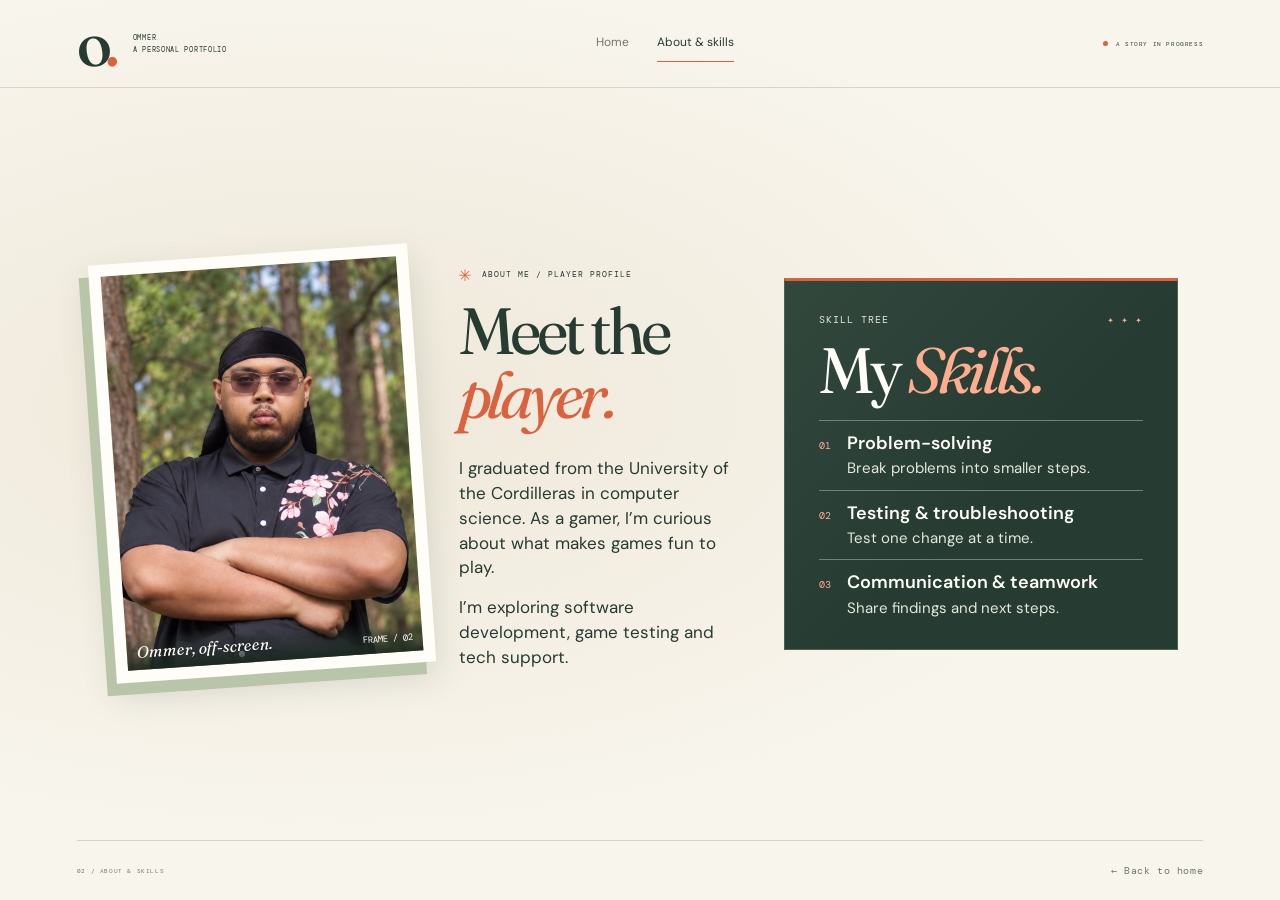
==== about.html @ 23e0207c "Add Ommer’s graduation details and enlarge the About portrait" ====
<!doctype html>
<html lang="en">
<head>
  <meta charset="utf-8">
  <meta name="viewport" content="width=device-width,initial-scale=1">
  <meta name="theme-color" content="#f8f5ed">
  <meta name="description" content="About Ommer, his interest in gaming and the skills he is developing through computer science.">
  <title>About Me &amp; My Skills — Ommer</title>
  <link rel="icon" href="favicon.svg" type="image/svg+xml">
  <link rel="stylesheet" href="styles.css">
</head>
<body class="portfolio-page about-page">
  <a href="#main" class="skip-link">Skip to content</a>
  <header class="site-header">
    <a class="brand" href="index.html" aria-label="Ommer, home">o<span>.</span><span class="brand-caption">OMMER<br>A PERSONAL PORTFOLIO</span></a>
    <nav aria-label="Main navigation">
      <a href="index.html">Home</a>
      <a href="about.html" aria-current="page">About &amp; skills</a>
    </nav>
    <span class="header-note"><i></i> A STORY IN PROGRESS</span>
  </header>
  <main id="main" class="screen-main about-screen" tabindex="-1">
    <section class="about-story" aria-labelledby="about-title">
      <div class="about-heading">
        <p class="eyebrow"><span aria-hidden="true">✳</span> ABOUT ME / PLAYER PROFILE</p>
        <h1 id="about-title">Meet the <em>player.</em></h1>
      </div>
      <figure class="about-photo">
        <img src="assets/ommer-outdoors-v1.jpg" alt="Ommer standing among trees" width="1448" height="1086">
        <figcaption><span>Ommer, off-screen.</span><span class="photo-index" aria-hidden="true">FRAME / 02</span></figcaption>
      </figure>
      <div class="about-copy">
        <p>I graduated from the University of the Cordilleras in computer science. As a gamer, I’m curious about what makes games fun to play.</p>
        <p>I’m exploring software development, game testing and tech support.</p>
      </div>
    </section>
    <section class="skills-panel" aria-labelledby="skills-title">
      <p class="eyebrow skills-kicker">SKILL TREE <span aria-hidden="true">✦ ✦ ✦</span></p>
      <h2 id="skills-title">My <em>Skills.</em></h2>
      <dl>
        <div><dt><span class="skill-number" aria-hidden="true">01</span>Problem-solving</dt><dd>Break problems into smaller steps.</dd></div>
        <div><dt><span class="skill-number" aria-hidden="true">02</span>Testing &amp; troubleshooting</dt><dd>Test one change at a time.</dd></div>
        <div><dt><span class="skill-number" aria-hidden="true">03</span>Communication &amp; teamwork</dt><dd>Share findings and next steps.</dd></div>
      </dl>
    </section>
  </main>
  <footer class="screen-footer">
    <span>02 / ABOUT &amp; SKILLS</span>
    <a href="index.html?opening=none"><span aria-hidden="true">←</span> Back to home</a>
  </footer>
</body>
</html>
---- styles.css ----
@import url('https://fonts.googleapis.com/css2?family=DM+Mono:wght@400;500&family=DM+Sans:wght@400;500;600&family=Fraunces:ital,wght@0,400;0,500;0,600;1,400;1,500&display=swap');

:root{--paper:#f8f5ed;--ink:#263b32;--muted:#70786c;--line:#d3d6c9;--orange:#db623e;--warm:#dfac94;--cream:#fffdf7;--serif:'Fraunces',Georgia,serif;--sans:'DM Sans',Arial,sans-serif;--mono:'DM Mono',monospace}
*{box-sizing:border-box}html{scroll-behavior:smooth;scroll-padding-top:35px}body{margin:0;background:var(--paper);color:var(--ink);font:16px/1.65 var(--sans)}h1,h2,h3,p,figure{margin:0}a{color:inherit;text-decoration:none}button{font:inherit;color:inherit;cursor:pointer;touch-action:manipulation}a,button{-webkit-tap-highlight-color:transparent}a:focus-visible,button:focus-visible,[tabindex]:focus-visible{outline:3px solid var(--orange);outline-offset:5px}::selection{background:#e7b69d;color:#263b32}main,header,footer{max-width:1440px;margin:auto}h1,h2,h3{font-family:var(--serif);font-weight:400}h2 em,h3 em{font-weight:400;color:var(--orange)}.eyebrow{font:8px/1.6 var(--mono);letter-spacing:1px}.reading-progress{position:fixed;left:0;right:0;top:0;height:3px;background:var(--orange);transform-origin:left;transform:scaleX(0);z-index:30;pointer-events:none}

/* A quiet header frames an expressive, photo-led introduction. */
.site-header{height:107px;padding:0 6%;display:flex;align-items:center;justify-content:space-between;gap:30px;border-bottom:1px solid var(--line)}.brand{font:500 63px/.9 var(--serif);letter-spacing:-7px;display:flex;align-items:center;gap:0}.brand>span:first-child{color:var(--orange)}.brand-caption{font:7px/1.7 var(--mono);letter-spacing:.7px;margin-left:20px}nav{display:flex;gap:28px}nav a{font-size:11px;color:var(--muted);padding:8px 0;border-bottom:1px solid transparent;transition:color .2s,border-color .2s}nav a:hover{color:var(--ink);border-color:var(--orange)}.header-note{font:6px var(--mono);letter-spacing:.6px;display:flex;align-items:center;gap:8px}.header-note i{width:5px;height:5px;background:var(--orange);border-radius:50%}
.hero{display:grid;grid-template-columns:1.06fr 1fr;gap:0 7%;align-items:center;padding:66px 6% 0;overflow:hidden}.hero-copy{position:relative;padding:12px 0 20px;z-index:2}.hero .eyebrow{display:flex;align-items:center;gap:12px;font-size:8px;letter-spacing:1.7px}.small-star{font-size:26px;line-height:1;color:var(--orange)}.hero h1{font-size:clamp(92px,12vw,173px);letter-spacing:-10px;line-height:1.04;margin-top:16px;font-weight:500}.hero h1>span{color:var(--orange)}.hero-line{font:400 clamp(27px,3.2vw,44px)/1.22 var(--serif);letter-spacing:-1.3px;margin-top:22px}.hero-line em{color:var(--orange)}.hero-description{font-size:13px;line-height:1.9;color:var(--muted);margin-top:24px}.hero-actions{display:flex;gap:25px;align-items:center;margin-top:28px}.button{display:inline-flex;align-items:center;justify-content:space-between;gap:30px;border:0;background:var(--ink);color:var(--cream);font-size:11px;padding:14px 18px;transition:background .2s,transform .2s}.button>span{font-size:20px;line-height:1}.button:hover{background:var(--orange);transform:translateY(-2px)}.quiet-button{font-size:11px;background:none;border:0;border-bottom:1px solid var(--line);padding:8px 0}.quiet-button>span{margin-left:13px}.quiet-button:hover{color:var(--orange)}.hero-signature{display:flex;align-items:center;gap:20px;margin-top:36px}.hero-signature svg{width:105px;height:44px;fill:none;stroke:var(--orange);stroke-width:1.3;stroke-linecap:round}.hero-signature>span{font:6px/1.9 var(--mono);letter-spacing:.9px;color:var(--muted)}
.hero-photo-area{position:relative;min-width:0;padding:0 17px 10px 6px;transform:translateY(-3px)}.portrait-card{background:var(--cream);padding:14px 14px 0;box-shadow:2px 8px 20px #31382916;transform:rotate(4deg);transition:transform .5s}.portrait-card:hover{transform:rotate(1deg)}.portrait-space{aspect-ratio:.89;position:relative;isolation:isolate;background:var(--warm);overflow:hidden}.portrait-space:before{content:'';position:absolute;inset:12% 14% 0;border:1px solid #a36b4b5c;border-radius:48% 48% 0 0;z-index:1}.portrait-letter{position:absolute;inset:-6% 0 0;text-align:center;color:#c88c6d;font:400 clamp(290px,37vw,510px)/1 var(--serif);opacity:.6}.portrait-placeholder{position:absolute;inset:20%;z-index:2;display:flex;flex-direction:column;justify-content:center;align-items:center;gap:20px}.portrait-placeholder svg{width:68px;height:78px;fill:none;stroke:#79523d;stroke-width:1}.portrait-placeholder>span{font:6px var(--mono);letter-spacing:1.6px;color:#6d4937}.portrait-space>img{width:100%;height:100%;object-fit:cover;position:absolute;inset:0;z-index:1}.photo-number{position:absolute;bottom:14px;right:15px;font:7px var(--mono);color:#80573f;z-index:2}.portrait-card figcaption{display:flex;justify-content:space-between;align-items:center;padding:17px 7px 19px;font:italic 19px/1.2 var(--serif)}.caption-arrow{font:26px/1 var(--sans);font-style:normal;color:var(--orange)}.photo-side-label{position:absolute;writing-mode:vertical-rl;right:-20px;top:20%;font:6px var(--mono);letter-spacing:1.3px;color:var(--muted)}.round-stamp{position:absolute;left:-25px;bottom:16%;width:95px;height:95px;border-radius:50%;background:var(--ink);color:var(--cream);display:flex;align-items:center;justify-content:center;flex-direction:column;text-align:center;font:7px/1.6 var(--mono);letter-spacing:1px;transform:rotate(-13deg);z-index:3}.round-stamp>span{font:26px/1 var(--sans);margin-top:4px;color:#e5b39a}.photo-bottom-note{display:flex;justify-content:space-between;align-items:center;font:6px var(--mono);letter-spacing:.8px;margin-top:30px;color:var(--muted);padding-left:8px}.photo-bottom-note>span:last-child{font-size:10px;letter-spacing:4px;color:var(--orange)}.hero-foot{grid-column:1/-1;display:flex;align-items:center;justify-content:space-between;gap:20px;border-top:1px solid var(--line);margin-top:61px;padding:24px 0;font:7px var(--mono);letter-spacing:.8px;color:var(--muted)}.hero-foot a>span{margin-left:13px;color:var(--orange);font-size:15px}

/* Short introductions and image spaces replace long descriptions. */
.introduction{padding:83px 6% 70px;border-top:1px solid var(--line);display:grid;grid-template-columns:1fr 2.4fr;gap:60px}.section-marker{display:flex;justify-content:space-between;gap:20px;font:7px var(--mono);letter-spacing:.8px;padding-top:12px}.section-marker>span:last-child{font:25px/1 var(--sans);color:var(--orange)}.intro-body{position:relative}.intro-body h2{font-size:clamp(40px,5vw,68px);line-height:1.12;letter-spacing:-2.2px}.intro-body p{font-size:13px;line-height:1.9;color:var(--muted);margin-top:25px}.intro-star{position:absolute;right:0;bottom:12px;font:83px/1 var(--sans);color:var(--orange)}.pictures{padding:0 6% 90px}.picture-heading{display:flex;justify-content:space-between;align-items:flex-end;gap:30px;margin-bottom:35px}.picture-heading h2{font-size:36px;line-height:1.17;letter-spacing:-1px}.picture-heading>.eyebrow{color:var(--muted);font-size:6px;padding-bottom:4px}.gallery{display:grid;grid-template-columns:minmax(0,1.12fr) minmax(0,1fr);gap:55px;align-items:start}.gallery-card{background:var(--cream);padding:12px 12px 0;box-shadow:0 5px 20px #263b320b;transform:rotate(-2deg);transition:transform .4s}.gallery-card:hover{transform:rotate(0)}.second-card{margin-top:55px;transform:rotate(3deg)}.gallery-space{aspect-ratio:1.44;display:flex;flex-direction:column;align-items:center;justify-content:center;gap:19px;position:relative;overflow:hidden}.learning-space{background:#b8c3b0;color:#526b4d}.personal-space{background:#d5c9b6;color:#8f7959}.gallery-space>svg{width:43px;height:34px;fill:none;stroke:currentColor;stroke-width:1;position:relative;z-index:1}.gallery-space>span:last-child{font:6px var(--mono);letter-spacing:1.2px;z-index:1}.photo-grid{position:absolute;inset:0;background-image:linear-gradient(#526b4d12 1px,transparent 1px),linear-gradient(90deg,#526b4d12 1px,transparent 1px);background-size:28px 28px;transform:rotate(-9deg) scale(1.3)}.gallery-circle{position:absolute;width:80%;height:140%;border:1px solid #8f795940;border-radius:50%;right:-15%;top:16%}.gallery-space>img{width:100%;height:100%;object-fit:cover;position:absolute;inset:0;z-index:1}.gallery-card figcaption{display:flex;justify-content:space-between;align-items:center;padding:16px 6px;font:italic 17px var(--serif)}.gallery-card figcaption>span:last-child{font:6px var(--mono);color:var(--muted)}

/* The mindset is a graphic composition, rather than a list of claims. */
.mindset{padding:65px 6% 75px;background:#eaece1}.mindset-heading{display:flex;justify-content:space-between;gap:30px;align-items:center;margin-bottom:45px}.mindset-heading .eyebrow{font-size:7px;color:var(--muted)}.mindset-heading h2{font-size:37px;letter-spacing:-1px}.principles{display:grid;grid-template-columns:repeat(3,minmax(0,1fr));border-top:1px solid #bfc8b4}.principles>div{position:relative;padding:26px 28px 0 0}.principles>div+div{padding-left:28px;border-left:1px solid #c6cdbc}.principle-number{font:7px var(--mono);color:var(--muted)}.principles h3{font-size:clamp(37px,4.4vw,61px);line-height:1.07;letter-spacing:-1.8px;margin-top:22px}.principle-mark{font:32px/1 var(--sans);display:block;color:var(--orange);margin-top:30px}.principles>div:nth-child(2) .principle-mark{font-size:39px}.principles>div:nth-child(3) .principle-mark{font-size:40px}
.closing{padding:50px 6% 40px;background:var(--ink);color:var(--paper);position:relative;overflow:hidden}.closing:after{content:'';position:absolute;width:47%;height:170%;border:1px solid #f8f5ed1f;border-radius:50%;top:10%;right:7%;transform:rotate(35deg);pointer-events:none}.closing-label{display:flex;justify-content:space-between;align-items:center;position:relative;z-index:1}.closing-label .eyebrow{color:#b4bfae;font-size:7px}.closing-label>span:last-child{font:53px/1 var(--sans);color:#edb398}.closing h2{font-size:clamp(68px,9.7vw,138px);line-height:.98;letter-spacing:-4px;margin-top:8px;position:relative;z-index:1}.closing h2 em{color:#edb398}.closing-foot{display:flex;align-items:flex-end;justify-content:space-between;gap:25px;margin-top:35px;position:relative;z-index:1}.closing-foot>span{font-size:12px;color:#c4cebc}.closing-foot>a{height:45px;width:45px;display:grid;place-items:center;border:1px solid #879880;border-radius:50%;font-size:24px;transition:background .2s,color .2s}.closing-foot>a:hover{background:#edb398;color:var(--ink)}footer{padding:25px 6%;display:flex;align-items:center;justify-content:space-between;gap:25px}.footer-brand{font:500 30px/1 var(--serif);letter-spacing:-1.2px}.footer-brand>span{color:var(--orange)}footer>span,footer>a:last-child{font:6px var(--mono);letter-spacing:.6px;color:var(--muted)}footer>a:last-child:hover{color:var(--orange)}

/* The optional interaction stays behind one intentional invitation. */
.skip-link{position:fixed;top:-100px;left:20px;z-index:100;background:var(--ink);color:var(--paper);padding:12px 20px}.skip-link:focus{top:15px}dialog{width:calc(100% - 36px);max-width:610px;max-height:87vh;overflow-y:auto;background:var(--paper);color:var(--ink);border:0;padding:40px;box-shadow:0 25px 80px #0004}dialog::backdrop{background:#1f302bdc;backdrop-filter:blur(6px)}.dialog-close{position:absolute;right:16px;top:14px;width:33px;height:33px;border:1px solid var(--line);background:none;font-size:25px;line-height:1}dialog>.eyebrow{font-size:7px;color:var(--muted)}dialog h2{font-size:48px;letter-spacing:-2px;line-height:1.08;margin-top:20px}.dialog-description{font-size:12px;color:var(--muted);margin-top:20px;max-width:400px}.demo-tabs{display:flex;gap:8px;margin:26px 0 0}.demo-tabs>button{flex:1;padding:11px 7px;background:none;border:1px solid var(--line);font:8px var(--mono)}.demo-tabs>button[aria-selected=true]{background:var(--ink);border-color:var(--ink);color:var(--paper)}#demo-panel{margin-top:18px;background:#eaece1;padding:23px}#demo-heading{font-size:28px;line-height:1.2;letter-spacing:-.8px}#demo-copy{font-size:12px;line-height:1.8;color:var(--muted);margin-top:13px}.demo-action{margin-top:20px;font-size:10px}#demo-status{font-size:11px;line-height:1.8;margin-top:18px;min-height:38px}.dialog-foot{font:6px/1.8 var(--mono);color:var(--muted);margin-top:20px}

@media(min-width:1441px){body{max-width:1440px;margin:auto;border-left:1px solid var(--line);border-right:1px solid var(--line)}}
@media(max-width:1050px){.site-header{gap:22px}nav{gap:22px}.hero{gap:0 5%;padding-top:48px}.hero h1{letter-spacing:-7px}.hero-line{font-size:31px}.hero-description{font-size:12px}.hero-actions{gap:18px}.button{padding:13px 16px;gap:23px}.quiet-button{font-size:10px}.portrait-card{padding:11px 11px 0}.portrait-card figcaption{font-size:16px;padding:15px 5px}.portrait-placeholder svg{width:56px;height:64px}.round-stamp{width:77px;height:77px;left:-16px;font-size:6px}.photo-side-label{right:-10px;font-size:5px}.photo-bottom-note{font-size:5px}.hero-signature{margin-top:30px}.introduction{gap:40px}.intro-star{font-size:65px}.gallery{gap:40px}.picture-heading h2{font-size:32px}.mindset-heading h2{font-size:32px}}
@media(max-width:800px){.header-note{display:none}.site-header{height:90px}.hero{gap:0 4%;padding-top:40px}.hero h1{font-size:12vw;letter-spacing:-5px}.hero-line{font-size:27px;letter-spacing:-.8px}.hero-description{font-size:11px;margin-top:19px}.hero-actions{gap:15px}.button{font-size:10px;padding:12px 13px;gap:18px}.quiet-button{font-size:9px}.quiet-button>span{margin-left:7px}.hero-signature{gap:15px;margin-top:26px}.hero-signature svg{width:80px;height:35px}.hero-signature>span{font-size:5px}.hero .eyebrow{font-size:7px;gap:8px}.portrait-placeholder svg{width:45px;height:52px}.portrait-placeholder{gap:15px}.portrait-placeholder>span{font-size:5px}.portrait-letter{font-size:38vw}.round-stamp{height:66px;width:66px;font-size:5px;left:-13px}.round-stamp>span{font-size:21px}.portrait-card figcaption{font-size:14px}.photo-bottom-note{margin-top:25px;font-size:4px}.photo-side-label{font-size:4px;right:-6px}.hero-foot{margin-top:45px;font-size:6px}.hero-foot a{font-size:6px}.introduction{grid-template-columns:.9fr 2.1fr;gap:30px;padding-top:65px;padding-bottom:60px}.section-marker{font-size:6px}.intro-body h2{font-size:41px}.intro-body p{font-size:12px}.intro-star{font-size:55px;right:-5px}.gallery{gap:30px}.gallery-card{padding:9px 9px 0}.gallery-card figcaption{font-size:14px;padding:13px 4px}.picture-heading>.eyebrow{font-size:5px}.mindset{padding-top:48px;padding-bottom:55px}.mindset-heading h2{font-size:28px}.mindset-heading .eyebrow{font-size:6px}.principles h3{font-size:37px}.principles>div{padding-right:22px}.principles>div+div{padding-left:22px}.closing h2{font-size:78px}}
@media(max-width:650px){html{scroll-padding-top:25px}.site-header{height:81px;gap:20px}.brand{font-size:52px;letter-spacing:-6px}.brand-caption{font-size:5px;letter-spacing:.4px;margin-left:15px}nav{gap:17px}nav a{font-size:9px}.hero{grid-template-columns:minmax(0,1fr);gap:35px;padding-top:34px}.hero-copy{padding:0}.hero .eyebrow{font-size:7px}.small-star{font-size:23px}.hero h1{font-size:clamp(94px,23vw,145px);letter-spacing:-7px;margin-top:12px}.hero-line{font-size:34px;letter-spacing:-1px;margin-top:17px}.hero-description{font-size:12px;line-height:1.85;margin-top:20px}.hero-description br{display:none}.hero-description{max-width:310px}.hero-actions{gap:26px;margin-top:23px}.button{padding:14px 17px;font-size:11px;gap:25px}.quiet-button{font-size:11px}.hero-signature{position:absolute;right:0;top:16px;margin:0;gap:0}.hero-signature svg{width:72px;height:35px;transform:rotate(-12deg)}.hero-signature>span{display:none}.hero-photo-area{max-width:460px;width:100%;justify-self:center;padding:12px 16px 0;margin-top:4px;transform:none}.portrait-space{aspect-ratio:1.05}.portrait-card{padding:12px 12px 0;transform:rotate(3deg)}.portrait-card figcaption{font-size:18px;padding:17px 6px}.portrait-placeholder svg{width:61px;height:70px}.portrait-placeholder>span{font-size:6px}.portrait-letter{font-size:84vw;inset:-17% 0 0}.round-stamp{height:81px;width:81px;left:-1px;bottom:17%;font-size:6px}.round-stamp>span{font-size:26px}.photo-side-label{font-size:5px;right:0;top:28%;letter-spacing:.6px}.photo-bottom-note{font-size:5px;margin-top:25px;padding:0 3px}.photo-bottom-note>span:last-child{font-size:8px}.hero-foot{margin-top:4px;font-size:5px;gap:15px;letter-spacing:.5px;padding:20px 0}.hero-foot a{font-size:5px}.hero-foot a>span{margin-left:5px}.introduction{grid-template-columns:minmax(0,1fr);gap:25px;padding-top:47px;padding-bottom:45px}.section-marker{max-width:210px;font-size:6px;padding-top:0}.intro-body h2{font-size:44px;letter-spacing:-1.7px}.intro-body p{font-size:12px;margin-top:22px}.intro-star{font-size:59px;right:0;bottom:0}.pictures{padding-bottom:52px}.picture-heading{align-items:flex-start;flex-direction:column;gap:16px;margin-bottom:25px}.picture-heading h2{font-size:30px}.picture-heading>.eyebrow{font-size:5px}.gallery{gap:25px;grid-template-columns:minmax(0,1fr) minmax(0,1fr)}.gallery-space{aspect-ratio:.95;gap:15px}.gallery-space>svg{width:31px;height:25px}.gallery-space>span:last-child{font-size:4px;letter-spacing:.6px}.gallery-card{padding:7px 7px 0}.gallery-card figcaption{font-size:12px;padding:12px 3px;line-height:1.4;gap:7px}.gallery-card figcaption>span:last-child{font-size:4px}.second-card{margin-top:40px}.mindset{padding-top:40px;padding-bottom:43px}.mindset-heading{align-items:flex-start;flex-direction:column;gap:15px;margin-bottom:30px}.mindset-heading h2{font-size:33px}.mindset-heading .eyebrow{font-size:6px}.principles>div{padding:18px 15px 0 0}.principles>div+div{padding-left:15px}.principle-number{font-size:6px}.principles h3{font-size:clamp(25px,5.7vw,36px);letter-spacing:-1px;line-height:1.1;margin-top:21px}.principle-mark{font-size:25px;margin-top:25px}.principles>div:nth-child(2) .principle-mark{font-size:30px}.principles>div:nth-child(3) .principle-mark{font-size:31px}.closing{padding-top:31px;padding-bottom:30px}.closing-label .eyebrow{font-size:5px}.closing-label>span:last-child{font-size:40px}.closing h2{font-size:clamp(58px,14vw,85px);letter-spacing:-2.5px;line-height:1.03;margin-top:12px}.closing-foot{margin-top:27px;gap:20px}.closing-foot>span{font-size:10px}.closing-foot>a{width:38px;height:38px;font-size:21px}footer{flex-wrap:wrap;gap:16px;padding-top:22px;padding-bottom:22px}.footer-brand{font-size:28px}footer>span{font-size:5px}footer>a:last-child{font-size:5px;width:100%;text-align:right}dialog{padding:32px 24px}dialog h2{font-size:39px}.demo-tabs>button{font-size:7px;padding:11px 4px}#demo-panel{padding:20px}#demo-heading{font-size:25px}#demo-copy{font-size:11px}.demo-action{font-size:10px}#demo-status{font-size:10px}.dialog-foot{font-size:5px}}
@media(max-width:380px){.brand-caption{font-size:4px}.site-header{gap:12px}nav{gap:13px}nav a{font-size:8px}.hero-signature svg{width:55px}.hero h1{font-size:24vw;letter-spacing:-6px}.hero-line{font-size:31px}.hero-actions{gap:22px}.quiet-button{font-size:10px}.round-stamp{width:68px;height:68px;font-size:5px}.round-stamp>span{font-size:23px}.portrait-card figcaption{font-size:16px}.gallery{gap:18px}.gallery-card figcaption{font-size:11px}.intro-body h2{font-size:39px}.intro-star{font-size:47px}.intro-body p{font-size:11px}.principles>div{padding-right:10px}.principles>div+div{padding-left:10px}.principles h3{font-size:25px;letter-spacing:-1.2px}.mindset-heading h2{font-size:30px}}
@keyframes arrive{from{opacity:0;transform:translateY(13px)}to{opacity:1;transform:translateY(0)}}.hero-copy{animation:arrive .7s ease both}.hero-photo-area{animation:arrive .9s .1s ease both}
@media(prefers-reduced-motion:reduce){html{scroll-behavior:auto}*,*:before,*:after{animation:none!important;transition:none!important}}

/* Optional openings: a tiny interaction before the editorial introduction. */
.welcome-dialog{max-width:none;width:100vw;height:100dvh;max-height:none;margin:0;padding:0;border:0;background:var(--paper);overflow-y:auto;box-shadow:none}.welcome-dialog::backdrop{background:var(--paper)}.welcome-top,.welcome-bottom{display:flex;justify-content:space-between;align-items:center;gap:20px;padding:25px 5%;position:relative;z-index:3}.welcome-top{border-bottom:1px solid var(--line)}.welcome-top>span,.welcome-bottom>span{font:7px var(--mono);letter-spacing:1px;color:var(--muted)}.welcome-logo{font:500 46px/.8 var(--serif);letter-spacing:-5px}.welcome-logo>span{color:var(--orange)}.skip-opening{background:none;border:0;padding:8px 0;font:9px var(--mono);color:var(--muted)}.skip-opening:hover{color:var(--orange)}.welcome-stage{min-height:calc(100dvh - 159px);display:grid;place-items:center;padding:38px 25px}.opening-variant{text-align:center;max-width:800px;width:100%}.opening-variant[hidden],.opening-transition[hidden]{display:none}.opening-eyebrow{font:7px/1.8 var(--mono);letter-spacing:1.4px;color:var(--muted)}.welcome-dialog .opening-variant h2{font:400 clamp(58px,7vw,90px)/.98 var(--serif);letter-spacing:-3px;margin-top:22px}.opening-variant h2 em{color:var(--orange)}.keycap-wrap{position:relative;display:inline-block;margin-top:32px;padding-bottom:13px}.enter-key{width:240px;height:145px;border:1px solid #9e3f26;border-bottom:12px solid #a73c22;border-radius:13px;background:linear-gradient(145deg,#ee8660,#d95331);color:#fff3e9;box-shadow:0 12px 0 #d7d6c9,0 20px 30px #7a442c18;position:relative;text-align:left;padding:19px 25px;transform:rotate(-6deg);transition:transform .15s,box-shadow .15s,border-width .15s}.enter-key:before{content:'';position:absolute;inset:8px;border:1px solid #ffbba466;border-radius:7px;pointer-events:none}.enter-key:hover{transform:rotate(-3deg) translateY(-5px)}.enter-key:active{transform:rotate(-3deg) translateY(5px);border-bottom-width:5px;box-shadow:0 5px 0 #d7d6c9,0 8px 15px #7a442c18}.key-arrow{position:absolute;right:23px;top:12px;font:61px/1 var(--sans)}.key-word{font:400 29px/1 var(--mono);display:block;margin-top:28px;letter-spacing:-1px}.key-hint{font:6px var(--mono);letter-spacing:1.3px;display:block;margin-top:11px}.key-note{position:absolute;left:calc(100% + 35px);top:26px;width:145px;text-align:left;font:italic 18px/1.3 var(--serif);color:var(--muted);transform:rotate(7deg)}.opening-footnote{font:7px/1.8 var(--mono);letter-spacing:1px;color:var(--muted);margin-top:27px}.welcome-bottom{padding-top:20px;padding-bottom:22px;border-top:1px solid var(--line)}
.welcome-dialog[data-style=terminal]{background:#202d28;color:#f8f5ed}.welcome-dialog[data-style=terminal] .welcome-logo{color:var(--paper)}.welcome-dialog[data-style=terminal] .welcome-top,.welcome-dialog[data-style=terminal] .welcome-bottom{border-color:#526151}.welcome-dialog[data-style=terminal] .welcome-top>span,.welcome-dialog[data-style=terminal] .welcome-bottom>span,.welcome-dialog[data-style=terminal] .skip-opening{color:#b8c3b0}.terminal-window{text-align:left;background:#18241e;border:1px solid #56664f;box-shadow:12px 12px 0 #101d16;max-width:680px;margin:auto}.terminal-top{padding:15px 20px;border-bottom:1px solid #42513c;display:flex;justify-content:space-between;align-items:center;font:8px var(--mono);color:#acbfa1}.terminal-top>span:first-child{letter-spacing:3px;color:#e3af92}.terminal-lines{padding:30px;font:14px/2 var(--mono);color:#d8e4ce}.terminal-lines p{margin:0 0 15px}.terminal-muted{color:#879f7c;font-size:10px}.terminal-green{color:#c2ddac}.terminal-path{color:#e3af92}.terminal-response{padding-left:17px;border-left:1px solid #64795a;margin:18px 0 24px!important;font-size:17px;line-height:1.8!important;color:#f8f5ed}.typed-command{color:#f8f5ed}.cursor{color:#dfa485;animation:blink 1.1s steps(1) infinite}.terminal-enter{background:#d8e5c9;color:#203024;border:1px solid #d8e5c9;font:12px var(--mono);padding:15px 18px;margin-top:9px}.terminal-enter:hover{background:#e3af92;border-color:#e3af92}.terminal-variant .opening-footnote{color:#b8c3b0}
.welcome-dialog[data-style=boot]{background:#eaece1}.boot-symbol{font:400 120px/.8 var(--serif);letter-spacing:-13px;margin-top:25px;color:var(--ink)}.boot-symbol>span{color:var(--orange)}.welcome-dialog .boot-variant h2{font-size:58px;margin-top:21px;letter-spacing:-2px}.boot-status{font:7px var(--mono);letter-spacing:1.1px;display:flex;align-items:center;justify-content:center;gap:8px;margin-top:25px}.boot-led{height:6px;width:6px;background:#66804d;border-radius:50%;box-shadow:0 0 0 4px #66804d15}.boot-power{display:flex;align-items:center;justify-content:center;gap:12px;background:var(--ink);color:#f8f5ed;border:0;padding:16px 25px;margin:28px auto 0;font:9px var(--mono);letter-spacing:1px;box-shadow:0 5px 0 #9aa68d;transition:transform .15s,box-shadow .15s}.boot-power:hover{transform:translateY(-3px)}.boot-power:active{transform:translateY(4px);box-shadow:0 1px 0 #9aa68d}.boot-power svg{width:20px;height:20px;fill:none;stroke:currentColor;stroke-width:1.5}
.opening-transition{position:absolute;inset:85px 0 63px;display:flex;flex-direction:column;align-items:center;justify-content:center;gap:25px;background:inherit;padding:25px}.transition-star{font:65px/1 var(--sans);color:var(--orange);animation:turn 2s linear infinite}.opening-transition>p{font:400 36px/1.2 var(--serif);letter-spacing:-1px}.boot-progress{width:230px;height:3px;background:#91a37d45;overflow:hidden}.boot-progress>span{display:block;width:100%;height:100%;background:var(--orange);transform-origin:left;animation:load .8s ease both}.transition-caption{font:7px var(--mono);letter-spacing:1px;color:var(--muted)}.welcome-dialog[data-style=terminal] .transition-caption{color:#b8c3b0}.replay-opening{background:none;border:0;font:6px var(--mono);letter-spacing:.6px;color:var(--muted);padding:5px 0}.replay-opening:hover{color:var(--orange)}

/* A separate review page lets the owner compare opening concepts. */
.review-header{display:flex;justify-content:space-between;align-items:center;padding:30px 6%;border-bottom:1px solid var(--line)}.review-header>a:last-child{font:8px var(--mono);color:var(--muted)}.review-main{padding:50px 6% 65px}.review-main>.eyebrow{color:var(--muted);font-size:7px}.review-main>h1{font-size:clamp(47px,6.3vw,86px);line-height:1.04;letter-spacing:-3px;margin-top:20px}.review-main>h1>em{color:var(--orange)}.review-intro{font-size:13px;max-width:430px;color:var(--muted);margin-top:23px;line-height:1.8}.opening-cards{display:grid;grid-template-columns:repeat(3,minmax(0,1fr));gap:24px;margin-top:42px}.opening-card{display:block;border:1px solid var(--line);background:#fffdf7;transition:transform .25s,box-shadow .25s}.opening-card:hover{transform:translateY(-7px);box-shadow:0 12px 30px #263b3210}.review-visual{aspect-ratio:1.28;position:relative;display:flex;flex-direction:column;align-items:center;justify-content:center;overflow:hidden}.review-key{background:#eee9db;gap:22px}.review-keycap{display:block;background:linear-gradient(145deg,#ee8660,#d95331);border:1px solid #a34427;border-bottom:8px solid #a73c22;border-radius:8px;width:132px;height:90px;transform:rotate(-7deg);font:38px/1 var(--sans);color:#fff3e9;box-shadow:0 8px 0 #d4d1c5;text-align:right;padding:7px 13px;position:relative}.review-keycap small{font:15px var(--mono);position:absolute;left:15px;bottom:14px}.review-tiny{font:5px var(--mono);letter-spacing:1px;color:var(--muted)}.review-terminal{background:#202d28;align-items:stretch;justify-content:flex-start;padding:0 20px;color:#dce9d2}.review-terminal-top{display:flex;align-items:center;justify-content:space-between;font:8px var(--mono);letter-spacing:1px;color:#d4a789;padding:18px 0 13px;border-bottom:1px solid #526151}.review-terminal-top small{font:5px var(--mono);letter-spacing:0;color:#a5b69a}.review-code{font:10px/2.1 var(--mono);display:block;margin-top:22px}.review-code i{font-style:normal;color:#9ab28a}.review-boot{background:#e2e8d7;gap:21px}.review-boot-logo{font:400 79px/.8 var(--serif);letter-spacing:-9px}.review-boot-logo>span{color:var(--orange)}.review-boot-status{font:5px var(--mono);letter-spacing:.7px;color:#58704b}.review-boot-button{font:5px var(--mono);padding:9px 14px;background:var(--ink);color:var(--paper);letter-spacing:.7px}.review-card-text{padding:24px}.review-card-text>span{font:6px var(--mono);letter-spacing:.8px;color:var(--muted)}.review-card-text h2{font-size:26px;line-height:1.2;letter-spacing:-.8px;margin-top:15px}.review-card-text p{font-size:11px;color:var(--muted);line-height:1.8;margin-top:12px;min-height:60px}.review-card-text strong{display:flex;align-items:center;justify-content:space-between;font-size:11px;font-weight:400;border-top:1px solid var(--line);padding-top:15px;margin-top:20px}.review-card-text strong>span{font-size:20px;color:var(--orange)}.review-note{font:7px/1.8 var(--mono);color:var(--muted);margin-top:30px}
@keyframes blink{50%{opacity:0}}@keyframes turn{to{transform:rotate(180deg)}}@keyframes load{from{transform:scaleX(0)}to{transform:scaleX(1)}}
@media(max-width:900px){.opening-cards{gap:18px}.review-card-text{padding:20px}.review-card-text h2{font-size:22px}.review-code{font-size:8px}.review-terminal{padding:0 15px}.review-terminal-top small{font-size:4px}.review-card-text>span{font-size:5px}.review-keycap{width:112px;height:76px;font-size:32px}.review-keycap small{font-size:13px}.review-boot-logo{font-size:67px}.review-boot{gap:16px}}
@media(max-width:650px){.welcome-top,.welcome-bottom{padding:22px 6%;gap:15px}.welcome-logo{font-size:39px}.welcome-top>span{font-size:5px;letter-spacing:.6px}.skip-opening{font-size:7px}.welcome-bottom>span{font-size:4px;letter-spacing:.5px}.welcome-stage{padding:30px 6%;min-height:calc(100dvh - 143px)}.opening-eyebrow{font-size:6px;letter-spacing:.6px}.welcome-dialog .opening-variant h2{font-size:60px;letter-spacing:-2px;margin-top:24px}.keycap-wrap{margin-top:30px;padding-bottom:45px}.enter-key{width:197px;height:126px;padding:18px 22px;border-bottom-width:10px}.key-arrow{font-size:52px;right:20px;top:10px}.key-word{font-size:24px;margin-top:24px}.key-hint{font-size:5px;margin-top:11px}.key-note{left:auto;right:-52px;top:auto;bottom:-4px;width:140px;font-size:14px;transform:rotate(5deg)}.opening-footnote{font-size:6px;letter-spacing:.6px;margin-top:22px}.terminal-window{box-shadow:7px 7px 0 #101d16}.terminal-top{padding:13px;font-size:6px}.terminal-top>span:first-child{font-size:6px;letter-spacing:2px}.terminal-lines{padding:20px 16px;font-size:9px;line-height:2.1}.terminal-muted{font-size:7px}.terminal-response{font-size:15px;margin:19px 0!important;padding-left:12px}.terminal-enter{font-size:10px;padding:13px 12px}.terminal-lines p{margin-bottom:16px}.boot-symbol{font-size:105px}.welcome-dialog .boot-variant h2{font-size:49px;margin-top:18px}.boot-status{font-size:6px;margin-top:23px}.boot-power{font-size:8px;padding:15px 22px;margin-top:25px}.opening-transition{inset:77px 0 58px}.opening-transition>p{font-size:31px}.transition-caption{font-size:6px}.replay-opening{width:100%;text-align:right;font-size:5px;padding:0}.review-header{padding-top:24px;padding-bottom:24px}.review-header>a:last-child{font-size:7px}.review-main{padding-top:35px;padding-bottom:40px}.review-main>h1{font-size:47px;letter-spacing:-2px}.review-main>.eyebrow{font-size:5px}.review-intro{font-size:12px}.opening-cards{grid-template-columns:minmax(0,1fr);gap:25px;margin-top:30px}.review-visual{aspect-ratio:1.65}.review-keycap{width:140px;height:93px;font-size:40px}.review-keycap small{font-size:16px;bottom:15px}.review-key{gap:22px}.review-tiny{font-size:5px}.review-terminal{padding:0 25px}.review-terminal-top{font-size:8px;padding:18px 0 12px}.review-terminal-top small{font-size:6px}.review-code{font-size:12px;margin-top:18px;line-height:1.9}.review-boot{gap:19px}.review-boot-logo{font-size:82px}.review-boot-status{font-size:6px}.review-boot-button{font-size:6px;padding:10px 15px}.review-card-text{padding:23px}.review-card-text>span{font-size:6px}.review-card-text h2{font-size:28px;margin-top:13px}.review-card-text p{font-size:12px;min-height:0}.review-card-text strong{margin-top:19px}.review-note{font-size:6px;margin-top:25px}}
@media(prefers-reduced-motion:reduce){.cursor{animation:none}.transition-star{animation:none}.boot-progress>span{animation:none;transform:none}.enter-key,.boot-power,.opening-card{transition:none}}
.welcome-stage[hidden]{display:none}

#hero-title:focus{outline:none}

/* Keep the expanded biography and career direction readable in the existing layout. */
.intro-body>p{max-width:min(570px,calc(100% - 85px))}.intro-body>p+p{margin-top:16px}.principles p{font:400 12px/1.85 var(--sans);color:var(--muted);max-width:250px;margin-top:18px}
@media(max-width:650px){.intro-body>p{max-width:none}.intro-star{display:none}.principles p{font-size:10px;line-height:1.8;margin-top:14px}}

/* Two supplied photographs: a clear portrait and one complete landscape image. */
.portrait-space>img{object-position:center 30%}.gallery{grid-template-columns:minmax(0,1fr);max-width:950px;margin-left:auto;margin-right:auto}.gallery .second-card{margin-top:0;transform:rotate(-1.5deg)}.gallery .second-card:hover{transform:rotate(0)}.gallery .gallery-space{aspect-ratio:4/3}

/* Two compact portfolio pages share the original editorial palette and type. */
.portfolio-page {
  min-height: 100vh;
  min-height: 100dvh;
  display: grid;
  grid-template-rows: auto 1fr auto;
}
.portfolio-page .site-header {
  width: 100%;
  height: clamp(48px, 10dvh, 88px);
}
.portfolio-page nav a { font-size: 12px; }
.portfolio-page nav a[aria-current] { color: var(--ink); border-color: var(--orange); }
.screen-main { width: 100%; margin: 0 auto; }
.portfolio-page .hero {
  gap: clamp(14px, 5vw, 72px);
  padding: clamp(12px, 3dvh, 32px) 8%;
  overflow: visible;
}
.portfolio-page .hero-copy { padding: 0; }
.portfolio-page .hero h1 {
  font-size: clamp(48px, min(13vw, 19dvh), 166px);
  letter-spacing: -.07em;
  margin-top: clamp(0px, 1dvh, 12px);
  line-height: .97;
}
.portfolio-page .hero-line {
  font-size: clamp(21px, min(4.2vw, 5.8dvh), 44px);
  margin-top: clamp(7px, 2dvh, 20px);
}
.portfolio-page .hero-description {
  font-size: clamp(13px, 2.1dvh, 16px);
  line-height: 1.45;
  max-width: 30ch;
  margin-top: clamp(8px, 2.2dvh, 20px);
}
.portfolio-page .hero-actions { margin-top: clamp(10px, 3dvh, 26px); }
.portfolio-page .button { min-height: 44px; font-size: 12px; }
.portfolio-page .hero-photo-area {
  width: min(100%, 410px, 53dvh);
  margin: 0;
  padding: 0;
  justify-self: center;
}
.portfolio-page .portrait-space { aspect-ratio: 1; }
.portfolio-page .portrait-card figcaption {
  font-size: clamp(13px, 2.6dvh, 19px);
  padding: clamp(4px, 1.4dvh, 12px) 4px;
}
.portfolio-page .portrait-card figcaption .caption-arrow { font-size: 18px; }
.screen-footer {
  display: flex;
  width: 88%;
  justify-content: space-between;
  align-items: center;
  gap: 10px;
  min-height: clamp(38px, 7dvh, 60px);
  padding: 4px 0;
  border-top: 1px solid var(--line);
  font: 10px/1.3 var(--mono);
  color: var(--muted);
}
.screen-footer > a:last-child, .screen-footer button {
  width: auto;
  padding: 6px 0;
  font-size: 10px;
}
.screen-footer a:hover, .screen-footer button:hover { color: var(--orange); }

.about-page {
  background: radial-gradient(ellipse at 25% 45%, #eee8d8, transparent 62%), var(--paper);
}
.about-screen {
  display: grid;
  grid-template-columns: minmax(0, 1.6fr) minmax(0, 1fr);
  align-items: center;
  gap: clamp(20px, 4vw, 58px);
  padding: clamp(12px, 4dvh, 42px) 8%;
}
.about-story {
  display: grid;
  grid-template-columns: minmax(0, 1.17fr) minmax(0, 1fr);
  grid-template-areas: "photo heading" "photo copy";
  column-gap: clamp(14px, 2.8vw, 38px);
  align-items: center;
}
.about-heading { grid-area: heading; }
.about-copy { grid-area: copy; }
.about-photo {
  grid-area: photo;
  position: relative;
  padding: clamp(4px, 1vw, 12px);
  background: var(--cream);
  transform: rotate(-4deg);
  box-shadow: -10px 12px 0 #b9c5a9, 0 14px 34px #263b3226;
}
.about-photo figcaption {
  position: absolute;
  inset: auto 12px 12px;
  display: flex;
  align-items: end;
  justify-content: space-between;
  gap: 8px;
  padding: 8px 10px;
  color: var(--cream);
  background: linear-gradient(transparent, #18271ee8);
  font: italic 16px/1.2 var(--serif);
}
.photo-index { font: 9px var(--mono); white-space: nowrap; }
.about-photo img {
  display: block;
  width: 100%;
  height: auto;
  aspect-ratio: 3 / 4;
  max-height: 62dvh;
  object-fit: cover;
  object-position: center 30%;
}
.about-story .eyebrow { display: flex; gap: 10px; align-items: center; }
.about-story .eyebrow span { font-size: 21px; color: var(--orange); }
.about-story h1, .skills-panel h2 {
  font-size: clamp(36px, min(5.1vw, 11dvh), 70px);
  line-height: .98;
  letter-spacing: -.065em;
}
.about-story h1 { margin: 7px 0 clamp(8px, 2.5dvh, 22px); text-wrap: balance; }
.about-story h1 em { color: var(--orange); display: block; }
.about-copy p {
  font-size: clamp(13px, 2.45dvh, 17px);
  line-height: 1.46;
  max-width: 39ch;
}
.about-copy p + p { margin-top: clamp(6px, 1.7dvh, 16px); }
.skills-panel {
  padding: clamp(13px, 3.5dvh, 32px) clamp(15px, 3vw, 34px);
  background: linear-gradient(135deg, #32483d, var(--ink) 56%);
  color: var(--cream);
  border: 1px solid #4b6254;
  border-top: 3px solid var(--orange);
}
.skills-panel h2 { font-size: clamp(32px, min(5vw, 8dvh), 65px); }
.skills-panel h2 em, .skill-number { color: #ffad8f; }
.skills-panel .skills-kicker {
  display: flex;
  justify-content: space-between;
  gap: 12px;
  margin-bottom: clamp(4px, 1.25dvh, 11px);
  color: #e5e8da;
  font-size: 10px;
}
.skills-kicker span { color: #ffad8f; white-space: nowrap; }
.skills-panel dl { margin: clamp(6px, 2dvh, 20px) 0 0; }
.skills-panel dl div {
  border-top: 1px solid #718278;
  padding: clamp(4px, 1.3dvh, 11px) 0;
}
.skills-panel dl div:last-child { padding-bottom: 0; }
.skills-panel dt { font-weight: 600; font-size: clamp(13px, 2.6dvh, 18px); line-height: 1.3; }
.skill-number { display: inline-block; width: 28px; font: 10px var(--mono); }
.skills-panel dd { margin: 3px 0 0 28px; color: #e5e8da; font-size: clamp(12px, 2.1dvh, 15px); line-height: 1.35; }

.portfolio-page .welcome-dialog[open] { display: flex; flex-direction: column; }
.portfolio-page .welcome-stage { flex: 1 0 auto; min-height: 0; padding-block: clamp(12px, 3dvh, 35px); }
.portfolio-page .welcome-top, .portfolio-page .welcome-bottom { padding-block: clamp(8px, 2.4dvh, 25px); }
@media (max-width: 650px) {
  .portfolio-page .hero { grid-template-columns: minmax(0, 1fr) minmax(0, 1fr); }
  .portfolio-page .site-header .brand { font-size: 38px; letter-spacing: -4px; }
  .portfolio-page .brand-caption { font-size: 5px; }
  .portfolio-page .button { gap: 9px; }
  .portfolio-page .photo-side-label { display: none; }
}
@media (max-width: 650px) and (orientation: portrait) {
  .portfolio-page .hero {
    grid-template-columns: minmax(0, 1fr);
    align-content: center;
    gap: clamp(12px, 3dvh, 30px);
  }
  .portfolio-page .hero h1 { font-size: clamp(55px, 17vw, 100px); }
  .portfolio-page .hero-line br { display: none; }
  .portfolio-page .hero-description { max-width: 35ch; }
  .portfolio-page .hero-photo-area { width: min(73%, 300px, 34dvh); }
  .portfolio-page .round-stamp { width: 56px; height: 56px; }
  .portfolio-page .round-stamp > span { font-size: 17px; }
  .about-screen { grid-template-columns: minmax(0, 1fr); align-content: center; }
}
@media (max-height: 500px) and (orientation: landscape) {
  .portfolio-page .round-stamp { width: 48px; height: 48px; left: -12px; }
  .portfolio-page .round-stamp > span { font-size: 16px; }
  .portfolio-page .terminal-lines { padding: 8px 16px; font-size: 11px; line-height: 1.5; }
  .portfolio-page .terminal-lines p { margin-bottom: 6px; }
  .portfolio-page .terminal-response { margin: 6px 0 !important; font-size: 12px; line-height: 1.4 !important; }
  .portfolio-page .terminal-enter { margin-top: 3px; padding: 8px 12px; }
  .portfolio-page .terminal-variant .opening-footnote { margin-top: 10px; }
}
@media (max-width: 650px), (max-height: 500px) {
  .portfolio-page .site-header { height: 50px; }
  .screen-footer { min-height: 37px; }
  .portfolio-page .hero, .about-screen { padding-block: 12px; }
  .portfolio-page .hero-line { margin-top: 7px; font-size: 19px; }
  .portfolio-page .hero-description { margin-top: 8px; font-size: 13px; }
  .portfolio-page .hero-actions { margin-top: 11px; }
  .portfolio-page .button { padding-block: 9px; }
  .about-story .eyebrow span { line-height: 1; }
  .about-story h1 { margin-bottom: 9px; }
  .about-copy p { font-size: 14px; line-height: 1.4; }
  .about-copy p + p { margin-top: 7px; }
  .skills-panel { padding-block: 12px; }
  .skills-panel dl { margin-top: 7px; }
  .skills-panel dl div { padding-block: 5px; }
  .skills-panel dl div:last-child { padding-bottom: 0; }
  .skills-panel dt { font-size: 14px; }
  .skills-panel dd { font-size: 12px; }
}
@media (max-width: 650px) and (orientation: portrait) {
  .portfolio-page .hero, .about-screen { gap: 15px; }
  .portfolio-page .hero-photo-area { width: min(73%, 300px, 28.5dvh); }
}
@media (max-height: 500px) and (orientation: landscape) {
  .portfolio-page .hero, .about-screen { gap: 18px; padding-inline: 6%; }
  .portfolio-page .hero-photo-area { width: min(100%, 51dvh); }
  .portfolio-page .hero-line br { display: none; }
  .portfolio-page .hero .small-star { font-size: 19px; }
  .portfolio-page .hero h1 { font-size: clamp(42px, 15dvh, 70px); }
}
@media (max-height: 350px) and (orientation: landscape) {
  .portfolio-page .hero, .about-screen { padding-block: 8px; }
  .portfolio-page .hero-line { display: none; }
  .about-copy p { font-size: 13px; }
  .skills-panel { padding-block: 9px; }
  .skills-panel dl div { padding-block: 3px; }
}

@media (max-width: 820px), (max-height: 500px) {
  .about-story {
    grid-template-columns: minmax(0, 1fr) clamp(66px, 20vw, 118px);
    grid-template-areas: "heading photo" "copy copy";
    row-gap: 7px;
  }
  .about-story h1 { margin-bottom: 0; font-size: clamp(30px, 6vw, 48px); text-wrap: initial; }
  .about-photo { box-shadow: -4px 5px 0 #b9c5a9; }
  .about-photo img { aspect-ratio: 4 / 3; }
  .about-photo figcaption { display: none; }
}
@media (max-height: 500px) and (orientation: landscape) {
  .about-screen { grid-template-columns: repeat(2, minmax(0, 1fr)); }
  .skill-number { display: none; }
  .skills-panel dd { margin-left: 0; }
  .about-story { grid-template-columns: minmax(0, 1fr) clamp(62px, 14vw, 90px); }
}

@media (max-height: 350px) and (orientation: landscape) {
  .about-screen { padding-block: 3px; }
  .skills-panel { padding-block: 6px; }
  .skills-panel dt { font-size: 13px; }
  .skills-panel .skills-kicker { margin-bottom: 3px; }
}

@media (max-width: 360px) and (orientation: portrait) {
  .about-screen { gap: 12px; padding-block: 8px; }
}
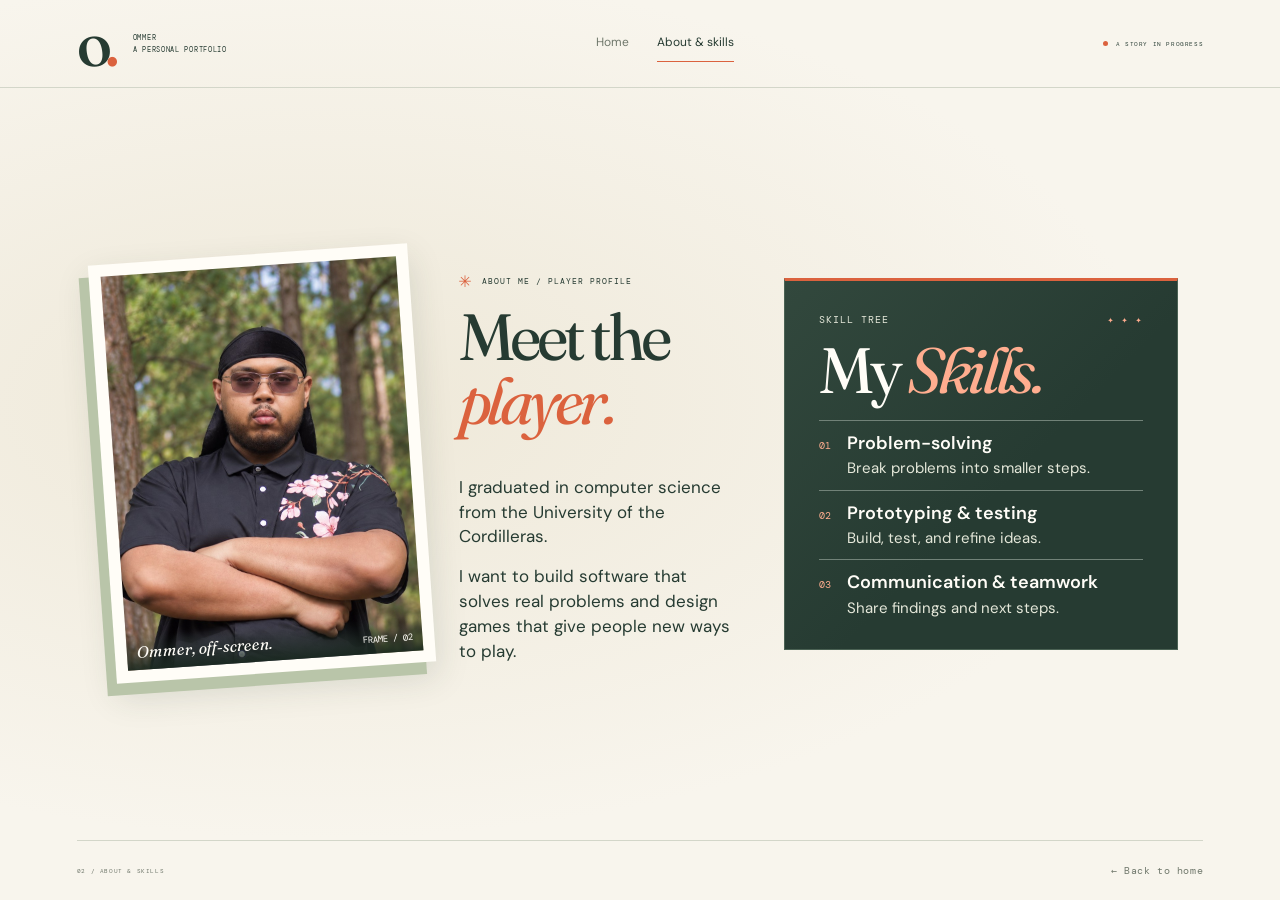
==== commit 76231520: "Focus Ommer’s portfolio on software and game innovation" ====
--- a/about.html
+++ b/about.html
@@ -4,7 +4,7 @@
   <meta charset="utf-8">
   <meta name="viewport" content="width=device-width,initial-scale=1">
   <meta name="theme-color" content="#f8f5ed">
-  <meta name="description" content="About Ommer, his interest in gaming and the skills he is developing through computer science.">
+  <meta name="description" content="Meet Ommer, a computer science graduate of the University of the Cordilleras with ambitions in software and game development.">
   <title>About Me &amp; My Skills — Ommer</title>
   <link rel="icon" href="favicon.svg" type="image/svg+xml">
   <link rel="stylesheet" href="styles.css">
@@ -30,8 +30,8 @@
         <figcaption><span>Ommer, off-screen.</span><span class="photo-index" aria-hidden="true">FRAME / 02</span></figcaption>
       </figure>
       <div class="about-copy">
-        <p>I graduated from the University of the Cordilleras in computer science. As a gamer, I’m curious about what makes games fun to play.</p>
-        <p>I’m exploring software development, game testing and tech support.</p>
+        <p>I graduated in computer science from the University of the Cordilleras.</p>
+        <p>I want to build software that solves real problems and design games that give people new ways to play.</p>
       </div>
     </section>
     <section class="skills-panel" aria-labelledby="skills-title">
@@ -39,7 +39,7 @@
       <h2 id="skills-title">My <em>Skills.</em></h2>
       <dl>
         <div><dt><span class="skill-number" aria-hidden="true">01</span>Problem-solving</dt><dd>Break problems into smaller steps.</dd></div>
-        <div><dt><span class="skill-number" aria-hidden="true">02</span>Testing &amp; troubleshooting</dt><dd>Test one change at a time.</dd></div>
+        <div><dt><span class="skill-number" aria-hidden="true">02</span>Prototyping &amp; testing</dt><dd>Build, test, and refine ideas.</dd></div>
         <div><dt><span class="skill-number" aria-hidden="true">03</span>Communication &amp; teamwork</dt><dd>Share findings and next steps.</dd></div>
       </dl>
     </section>
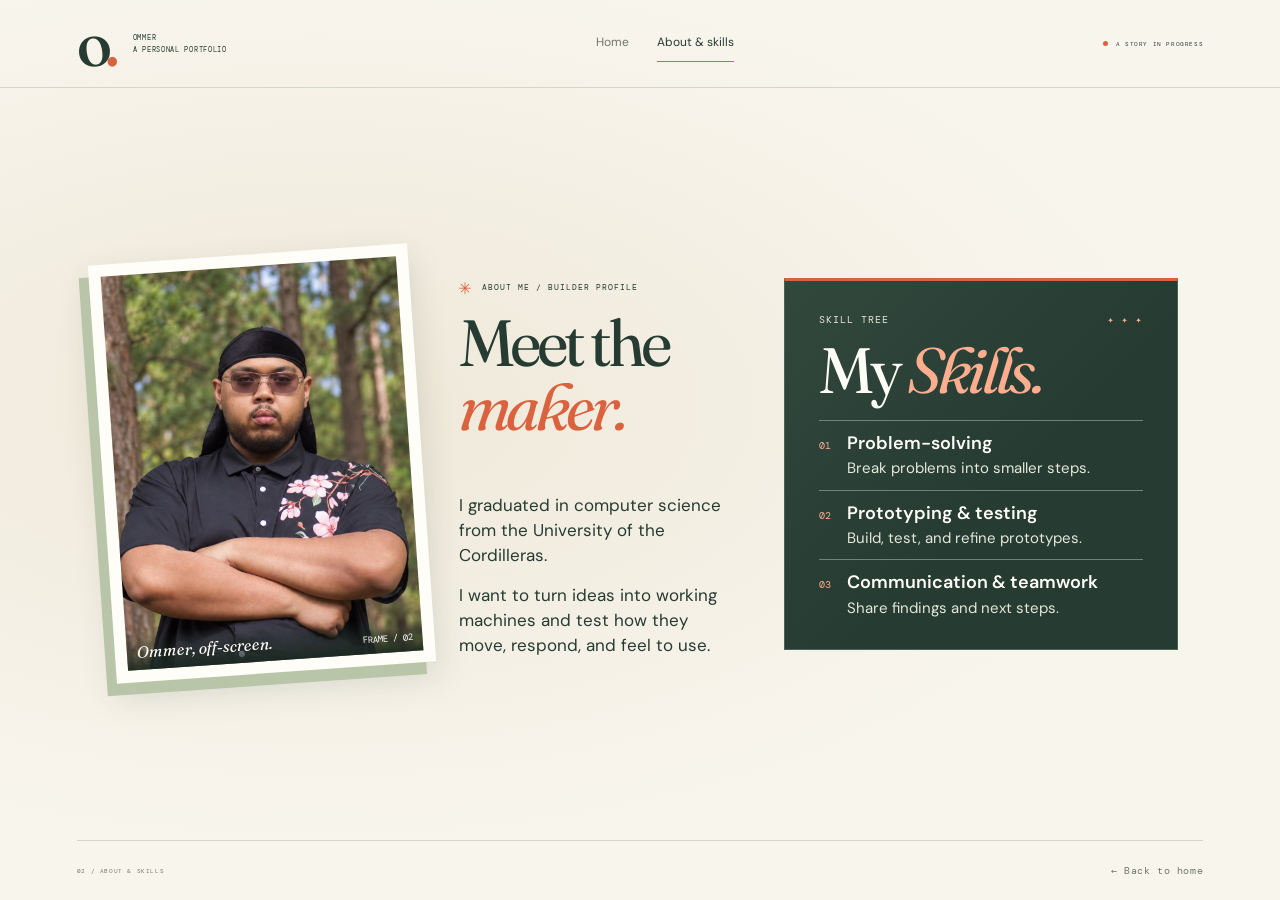
==== commit bb7af2b3: "Add Ommer’s interest in robotics and hardware prototyping" ====
--- a/about.html
+++ b/about.html
@@ -4,7 +4,7 @@
   <meta charset="utf-8">
   <meta name="viewport" content="width=device-width,initial-scale=1">
   <meta name="theme-color" content="#f8f5ed">
-  <meta name="description" content="Meet Ommer, a computer science graduate of the University of the Cordilleras with ambitions in software and game development.">
+  <meta name="description" content="Meet Ommer, a computer science graduate of the University of the Cordilleras exploring robotics and hardware prototyping.">
   <title>About Me &amp; My Skills — Ommer</title>
   <link rel="icon" href="favicon.svg" type="image/svg+xml">
   <link rel="stylesheet" href="styles.css">
@@ -22,8 +22,8 @@
   <main id="main" class="screen-main about-screen" tabindex="-1">
     <section class="about-story" aria-labelledby="about-title">
       <div class="about-heading">
-        <p class="eyebrow"><span aria-hidden="true">✳</span> ABOUT ME / PLAYER PROFILE</p>
-        <h1 id="about-title">Meet the <em>player.</em></h1>
+        <p class="eyebrow"><span aria-hidden="true">✳</span> ABOUT ME / BUILDER PROFILE</p>
+        <h1 id="about-title">Meet the <em>maker.</em></h1>
       </div>
       <figure class="about-photo">
         <img src="assets/ommer-outdoors-v1.jpg" alt="Ommer standing among trees" width="1448" height="1086">
@@ -31,7 +31,7 @@
       </figure>
       <div class="about-copy">
         <p>I graduated in computer science from the University of the Cordilleras.</p>
-        <p>I want to build software that solves real problems and design games that give people new ways to play.</p>
+        <p>I want to turn ideas into working machines and test how they move, respond, and feel to use.</p>
       </div>
     </section>
     <section class="skills-panel" aria-labelledby="skills-title">
@@ -39,7 +39,7 @@
       <h2 id="skills-title">My <em>Skills.</em></h2>
       <dl>
         <div><dt><span class="skill-number" aria-hidden="true">01</span>Problem-solving</dt><dd>Break problems into smaller steps.</dd></div>
-        <div><dt><span class="skill-number" aria-hidden="true">02</span>Prototyping &amp; testing</dt><dd>Build, test, and refine ideas.</dd></div>
+        <div><dt><span class="skill-number" aria-hidden="true">02</span>Prototyping &amp; testing</dt><dd>Build, test, and refine prototypes.</dd></div>
         <div><dt><span class="skill-number" aria-hidden="true">03</span>Communication &amp; teamwork</dt><dd>Share findings and next steps.</dd></div>
       </dl>
     </section>
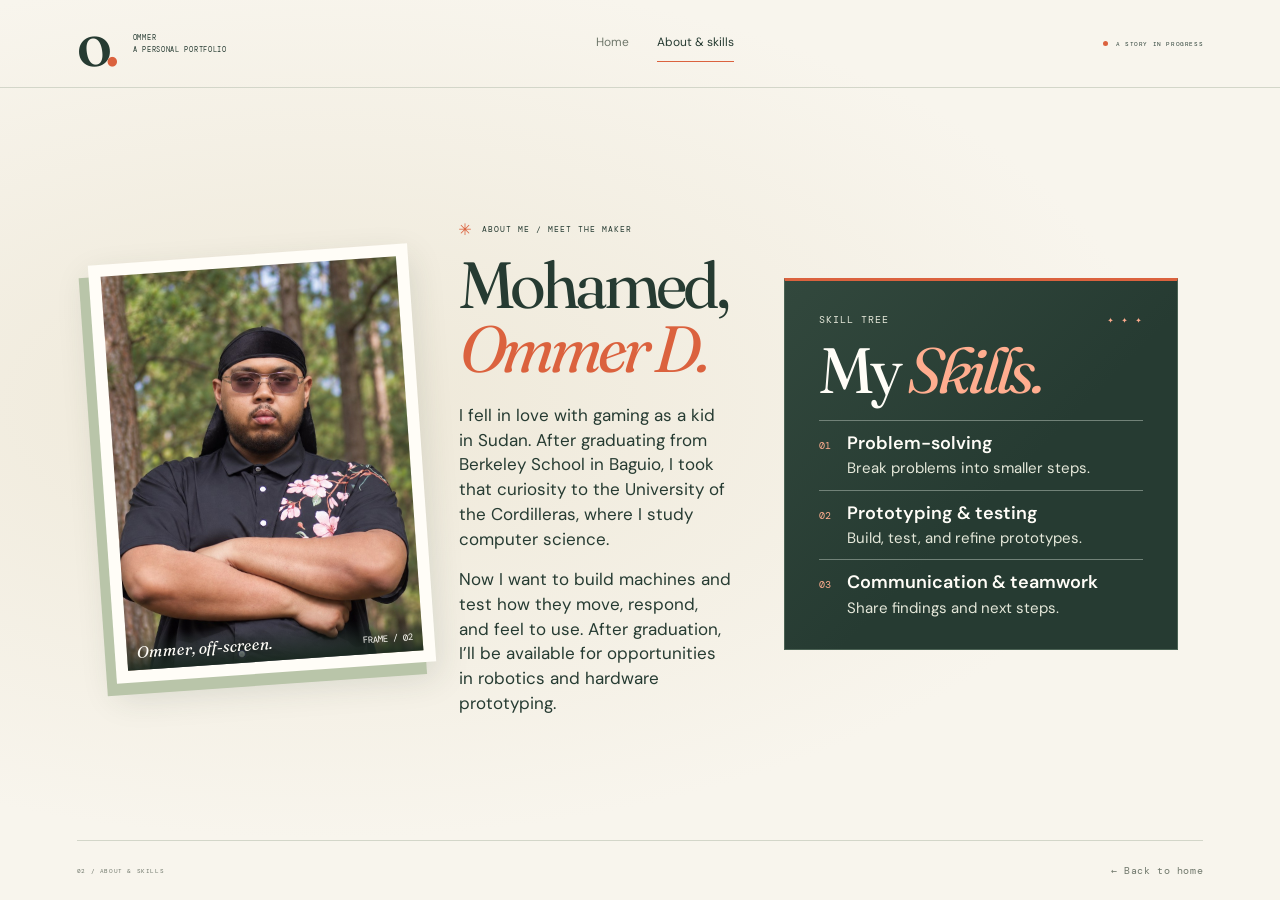
==== commit 01552450: "Tell Ommer’s story and clarify his graduation status" ====
--- a/about.html
+++ b/about.html
@@ -4,8 +4,8 @@
   <meta charset="utf-8">
   <meta name="viewport" content="width=device-width,initial-scale=1">
   <meta name="theme-color" content="#f8f5ed">
-  <meta name="description" content="Meet Ommer, a computer science graduate of the University of the Cordilleras exploring robotics and hardware prototyping.">
-  <title>About Me &amp; My Skills — Ommer</title>
+  <meta name="description" content="Meet Mohamed, Ommer D., a computer science student exploring robotics and hardware prototyping.">
+  <title>About Me &amp; My Skills — Mohamed, Ommer D.</title>
   <link rel="icon" href="favicon.svg" type="image/svg+xml">
   <link rel="stylesheet" href="styles.css">
 </head>
@@ -22,16 +22,16 @@
   <main id="main" class="screen-main about-screen" tabindex="-1">
     <section class="about-story" aria-labelledby="about-title">
       <div class="about-heading">
-        <p class="eyebrow"><span aria-hidden="true">✳</span> ABOUT ME / BUILDER PROFILE</p>
-        <h1 id="about-title">Meet the <em>maker.</em></h1>
+        <p class="eyebrow"><span aria-hidden="true">✳</span> ABOUT ME / MEET THE MAKER</p>
+        <h1 id="about-title">Mohamed, <em>Ommer D.</em></h1>
       </div>
       <figure class="about-photo">
         <img src="assets/ommer-outdoors-v1.jpg" alt="Ommer standing among trees" width="1448" height="1086">
         <figcaption><span>Ommer, off-screen.</span><span class="photo-index" aria-hidden="true">FRAME / 02</span></figcaption>
       </figure>
       <div class="about-copy">
-        <p>I graduated in computer science from the University of the Cordilleras.</p>
-        <p>I want to turn ideas into working machines and test how they move, respond, and feel to use.</p>
+        <p>I fell in love with gaming as a kid in Sudan. After graduating from Berkeley School in Baguio, I took that curiosity to the University of the Cordilleras, where I study computer science.</p>
+        <p>Now I want to build machines and test how they move, respond, and feel to use. After graduation, I’ll be available for opportunities in robotics and hardware prototyping.</p>
       </div>
     </section>
     <section class="skills-panel" aria-labelledby="skills-title">
--- a/styles.css
+++ b/styles.css
@@ -309,3 +309,23 @@
 @media (max-width: 360px) and (orientation: portrait) {
   .about-screen { gap: 12px; padding-block: 8px; }
 }
+
+/* Keep the full biography readable on compact screens. */
+@media (max-width: 360px) and (orientation: portrait), (max-height: 420px) and (orientation: landscape) {
+  .about-screen { gap: 9px; padding-block: 4px; }
+  .about-story { grid-template-columns: minmax(0, 1fr) 64px; row-gap: 5px; }
+  .about-story h1 { font-size: 25px; margin-top: 4px; }
+  .about-copy p { font-size: 13px; line-height: 1.3; }
+  .about-copy p + p { margin-top: 5px; }
+  .skills-panel { padding-block: 7px; }
+  .skills-panel h2 { font-size: 26px; }
+  .skills-panel .skills-kicker { display: none; }
+  .skills-panel dl { margin-top: 5px; }
+  .skills-panel dl div { padding-block: 3px; }
+  .skills-panel dt { font-size: 13px; }
+  .skills-panel dd { margin-top: 1px; line-height: 1.2; }
+}
+
+@media (max-height: 420px) and (orientation: landscape) {
+  .about-screen { grid-template-columns: minmax(0, 1.45fr) minmax(0, 1fr); }
+}
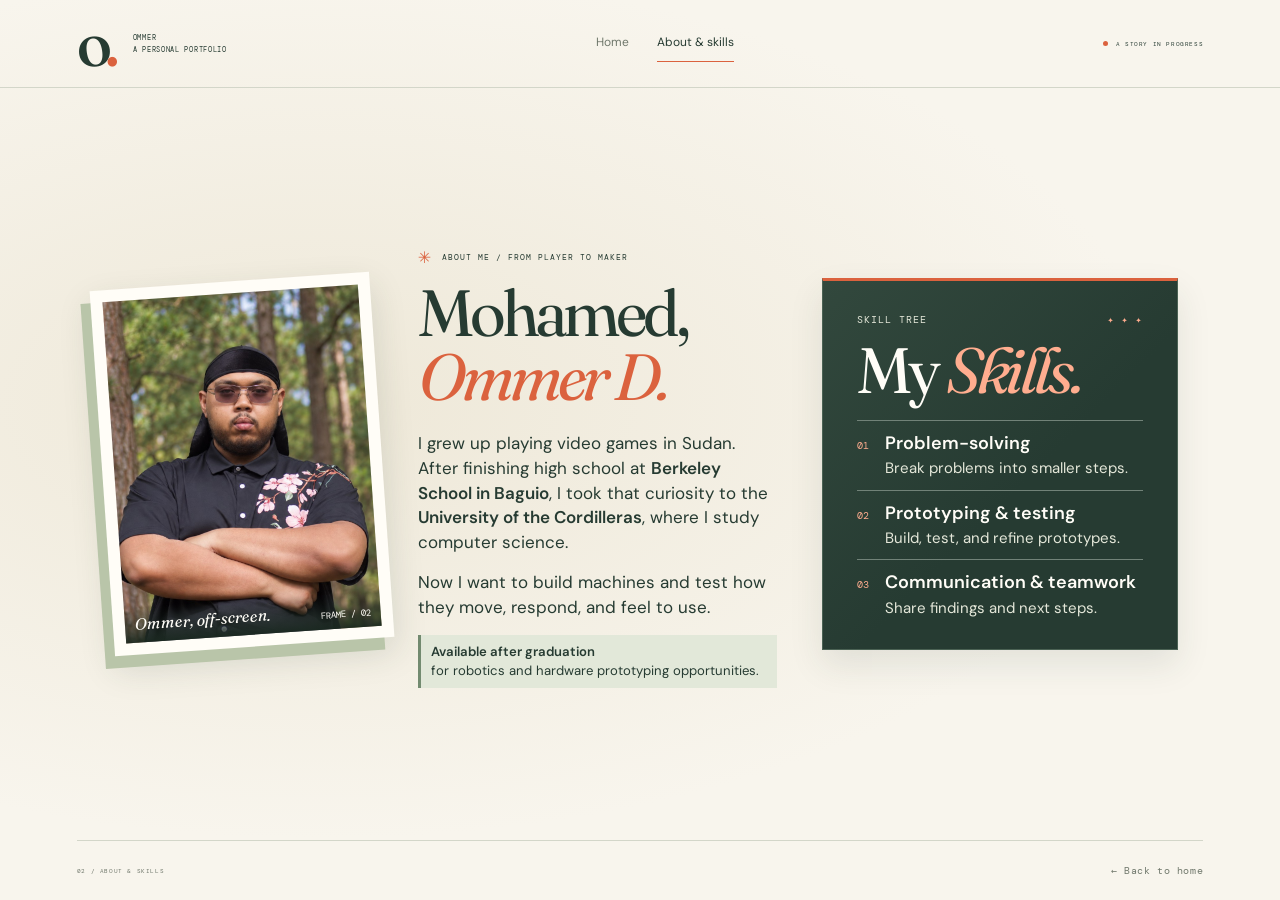
==== commit 8a0f3e62: "Refine Ommer’s About page and highlight availability" ====
--- a/about.html
+++ b/about.html
@@ -22,7 +22,7 @@
   <main id="main" class="screen-main about-screen" tabindex="-1">
     <section class="about-story" aria-labelledby="about-title">
       <div class="about-heading">
-        <p class="eyebrow"><span aria-hidden="true">✳</span> ABOUT ME / MEET THE MAKER</p>
+        <p class="eyebrow"><span aria-hidden="true">✳</span> ABOUT ME / FROM PLAYER TO MAKER</p>
         <h1 id="about-title">Mohamed, <em>Ommer D.</em></h1>
       </div>
       <figure class="about-photo">
@@ -30,8 +30,9 @@
         <figcaption><span>Ommer, off-screen.</span><span class="photo-index" aria-hidden="true">FRAME / 02</span></figcaption>
       </figure>
       <div class="about-copy">
-        <p>I fell in love with gaming as a kid in Sudan. After graduating from Berkeley School in Baguio, I took that curiosity to the University of the Cordilleras, where I study computer science.</p>
-        <p>Now I want to build machines and test how they move, respond, and feel to use. After graduation, I’ll be available for opportunities in robotics and hardware prototyping.</p>
+        <p>I grew up playing video games in Sudan. After finishing high school at <strong>Berkeley School in Baguio</strong>, I took that curiosity to the <strong>University of the Cordilleras</strong>, where I study computer science.</p>
+        <p>Now I want to build machines and test how they move, respond, and feel to use.</p>
+        <p class="about-availability"><strong>Available after graduation</strong> for robotics and hardware prototyping opportunities.</p>
       </div>
     </section>
     <section class="skills-panel" aria-labelledby="skills-title">
@@ -46,7 +47,7 @@
   </main>
   <footer class="screen-footer">
     <span>02 / ABOUT &amp; SKILLS</span>
-    <a href="index.html?opening=none"><span aria-hidden="true">←</span> Back to home</a>
+    <a href="index.html"><span aria-hidden="true">←</span> Back to home</a>
   </footer>
 </body>
 </html>
--- a/styles.css
+++ b/styles.css
@@ -25,22 +25,6 @@
 @media(max-width:380px){.brand-caption{font-size:4px}.site-header{gap:12px}nav{gap:13px}nav a{font-size:8px}.hero-signature svg{width:55px}.hero h1{font-size:24vw;letter-spacing:-6px}.hero-line{font-size:31px}.hero-actions{gap:22px}.quiet-button{font-size:10px}.round-stamp{width:68px;height:68px;font-size:5px}.round-stamp>span{font-size:23px}.portrait-card figcaption{font-size:16px}.gallery{gap:18px}.gallery-card figcaption{font-size:11px}.intro-body h2{font-size:39px}.intro-star{font-size:47px}.intro-body p{font-size:11px}.principles>div{padding-right:10px}.principles>div+div{padding-left:10px}.principles h3{font-size:25px;letter-spacing:-1.2px}.mindset-heading h2{font-size:30px}}
 @keyframes arrive{from{opacity:0;transform:translateY(13px)}to{opacity:1;transform:translateY(0)}}.hero-copy{animation:arrive .7s ease both}.hero-photo-area{animation:arrive .9s .1s ease both}
 @media(prefers-reduced-motion:reduce){html{scroll-behavior:auto}*,*:before,*:after{animation:none!important;transition:none!important}}
-
-/* Optional openings: a tiny interaction before the editorial introduction. */
-.welcome-dialog{max-width:none;width:100vw;height:100dvh;max-height:none;margin:0;padding:0;border:0;background:var(--paper);overflow-y:auto;box-shadow:none}.welcome-dialog::backdrop{background:var(--paper)}.welcome-top,.welcome-bottom{display:flex;justify-content:space-between;align-items:center;gap:20px;padding:25px 5%;position:relative;z-index:3}.welcome-top{border-bottom:1px solid var(--line)}.welcome-top>span,.welcome-bottom>span{font:7px var(--mono);letter-spacing:1px;color:var(--muted)}.welcome-logo{font:500 46px/.8 var(--serif);letter-spacing:-5px}.welcome-logo>span{color:var(--orange)}.skip-opening{background:none;border:0;padding:8px 0;font:9px var(--mono);color:var(--muted)}.skip-opening:hover{color:var(--orange)}.welcome-stage{min-height:calc(100dvh - 159px);display:grid;place-items:center;padding:38px 25px}.opening-variant{text-align:center;max-width:800px;width:100%}.opening-variant[hidden],.opening-transition[hidden]{display:none}.opening-eyebrow{font:7px/1.8 var(--mono);letter-spacing:1.4px;color:var(--muted)}.welcome-dialog .opening-variant h2{font:400 clamp(58px,7vw,90px)/.98 var(--serif);letter-spacing:-3px;margin-top:22px}.opening-variant h2 em{color:var(--orange)}.keycap-wrap{position:relative;display:inline-block;margin-top:32px;padding-bottom:13px}.enter-key{width:240px;height:145px;border:1px solid #9e3f26;border-bottom:12px solid #a73c22;border-radius:13px;background:linear-gradient(145deg,#ee8660,#d95331);color:#fff3e9;box-shadow:0 12px 0 #d7d6c9,0 20px 30px #7a442c18;position:relative;text-align:left;padding:19px 25px;transform:rotate(-6deg);transition:transform .15s,box-shadow .15s,border-width .15s}.enter-key:before{content:'';position:absolute;inset:8px;border:1px solid #ffbba466;border-radius:7px;pointer-events:none}.enter-key:hover{transform:rotate(-3deg) translateY(-5px)}.enter-key:active{transform:rotate(-3deg) translateY(5px);border-bottom-width:5px;box-shadow:0 5px 0 #d7d6c9,0 8px 15px #7a442c18}.key-arrow{position:absolute;right:23px;top:12px;font:61px/1 var(--sans)}.key-word{font:400 29px/1 var(--mono);display:block;margin-top:28px;letter-spacing:-1px}.key-hint{font:6px var(--mono);letter-spacing:1.3px;display:block;margin-top:11px}.key-note{position:absolute;left:calc(100% + 35px);top:26px;width:145px;text-align:left;font:italic 18px/1.3 var(--serif);color:var(--muted);transform:rotate(7deg)}.opening-footnote{font:7px/1.8 var(--mono);letter-spacing:1px;color:var(--muted);margin-top:27px}.welcome-bottom{padding-top:20px;padding-bottom:22px;border-top:1px solid var(--line)}
-.welcome-dialog[data-style=terminal]{background:#202d28;color:#f8f5ed}.welcome-dialog[data-style=terminal] .welcome-logo{color:var(--paper)}.welcome-dialog[data-style=terminal] .welcome-top,.welcome-dialog[data-style=terminal] .welcome-bottom{border-color:#526151}.welcome-dialog[data-style=terminal] .welcome-top>span,.welcome-dialog[data-style=terminal] .welcome-bottom>span,.welcome-dialog[data-style=terminal] .skip-opening{color:#b8c3b0}.terminal-window{text-align:left;background:#18241e;border:1px solid #56664f;box-shadow:12px 12px 0 #101d16;max-width:680px;margin:auto}.terminal-top{padding:15px 20px;border-bottom:1px solid #42513c;display:flex;justify-content:space-between;align-items:center;font:8px var(--mono);color:#acbfa1}.terminal-top>span:first-child{letter-spacing:3px;color:#e3af92}.terminal-lines{padding:30px;font:14px/2 var(--mono);color:#d8e4ce}.terminal-lines p{margin:0 0 15px}.terminal-muted{color:#879f7c;font-size:10px}.terminal-green{color:#c2ddac}.terminal-path{color:#e3af92}.terminal-response{padding-left:17px;border-left:1px solid #64795a;margin:18px 0 24px!important;font-size:17px;line-height:1.8!important;color:#f8f5ed}.typed-command{color:#f8f5ed}.cursor{color:#dfa485;animation:blink 1.1s steps(1) infinite}.terminal-enter{background:#d8e5c9;color:#203024;border:1px solid #d8e5c9;font:12px var(--mono);padding:15px 18px;margin-top:9px}.terminal-enter:hover{background:#e3af92;border-color:#e3af92}.terminal-variant .opening-footnote{color:#b8c3b0}
-.welcome-dialog[data-style=boot]{background:#eaece1}.boot-symbol{font:400 120px/.8 var(--serif);letter-spacing:-13px;margin-top:25px;color:var(--ink)}.boot-symbol>span{color:var(--orange)}.welcome-dialog .boot-variant h2{font-size:58px;margin-top:21px;letter-spacing:-2px}.boot-status{font:7px var(--mono);letter-spacing:1.1px;display:flex;align-items:center;justify-content:center;gap:8px;margin-top:25px}.boot-led{height:6px;width:6px;background:#66804d;border-radius:50%;box-shadow:0 0 0 4px #66804d15}.boot-power{display:flex;align-items:center;justify-content:center;gap:12px;background:var(--ink);color:#f8f5ed;border:0;padding:16px 25px;margin:28px auto 0;font:9px var(--mono);letter-spacing:1px;box-shadow:0 5px 0 #9aa68d;transition:transform .15s,box-shadow .15s}.boot-power:hover{transform:translateY(-3px)}.boot-power:active{transform:translateY(4px);box-shadow:0 1px 0 #9aa68d}.boot-power svg{width:20px;height:20px;fill:none;stroke:currentColor;stroke-width:1.5}
-.opening-transition{position:absolute;inset:85px 0 63px;display:flex;flex-direction:column;align-items:center;justify-content:center;gap:25px;background:inherit;padding:25px}.transition-star{font:65px/1 var(--sans);color:var(--orange);animation:turn 2s linear infinite}.opening-transition>p{font:400 36px/1.2 var(--serif);letter-spacing:-1px}.boot-progress{width:230px;height:3px;background:#91a37d45;overflow:hidden}.boot-progress>span{display:block;width:100%;height:100%;background:var(--orange);transform-origin:left;animation:load .8s ease both}.transition-caption{font:7px var(--mono);letter-spacing:1px;color:var(--muted)}.welcome-dialog[data-style=terminal] .transition-caption{color:#b8c3b0}.replay-opening{background:none;border:0;font:6px var(--mono);letter-spacing:.6px;color:var(--muted);padding:5px 0}.replay-opening:hover{color:var(--orange)}
-
-/* A separate review page lets the owner compare opening concepts. */
-.review-header{display:flex;justify-content:space-between;align-items:center;padding:30px 6%;border-bottom:1px solid var(--line)}.review-header>a:last-child{font:8px var(--mono);color:var(--muted)}.review-main{padding:50px 6% 65px}.review-main>.eyebrow{color:var(--muted);font-size:7px}.review-main>h1{font-size:clamp(47px,6.3vw,86px);line-height:1.04;letter-spacing:-3px;margin-top:20px}.review-main>h1>em{color:var(--orange)}.review-intro{font-size:13px;max-width:430px;color:var(--muted);margin-top:23px;line-height:1.8}.opening-cards{display:grid;grid-template-columns:repeat(3,minmax(0,1fr));gap:24px;margin-top:42px}.opening-card{display:block;border:1px solid var(--line);background:#fffdf7;transition:transform .25s,box-shadow .25s}.opening-card:hover{transform:translateY(-7px);box-shadow:0 12px 30px #263b3210}.review-visual{aspect-ratio:1.28;position:relative;display:flex;flex-direction:column;align-items:center;justify-content:center;overflow:hidden}.review-key{background:#eee9db;gap:22px}.review-keycap{display:block;background:linear-gradient(145deg,#ee8660,#d95331);border:1px solid #a34427;border-bottom:8px solid #a73c22;border-radius:8px;width:132px;height:90px;transform:rotate(-7deg);font:38px/1 var(--sans);color:#fff3e9;box-shadow:0 8px 0 #d4d1c5;text-align:right;padding:7px 13px;position:relative}.review-keycap small{font:15px var(--mono);position:absolute;left:15px;bottom:14px}.review-tiny{font:5px var(--mono);letter-spacing:1px;color:var(--muted)}.review-terminal{background:#202d28;align-items:stretch;justify-content:flex-start;padding:0 20px;color:#dce9d2}.review-terminal-top{display:flex;align-items:center;justify-content:space-between;font:8px var(--mono);letter-spacing:1px;color:#d4a789;padding:18px 0 13px;border-bottom:1px solid #526151}.review-terminal-top small{font:5px var(--mono);letter-spacing:0;color:#a5b69a}.review-code{font:10px/2.1 var(--mono);display:block;margin-top:22px}.review-code i{font-style:normal;color:#9ab28a}.review-boot{background:#e2e8d7;gap:21px}.review-boot-logo{font:400 79px/.8 var(--serif);letter-spacing:-9px}.review-boot-logo>span{color:var(--orange)}.review-boot-status{font:5px var(--mono);letter-spacing:.7px;color:#58704b}.review-boot-button{font:5px var(--mono);padding:9px 14px;background:var(--ink);color:var(--paper);letter-spacing:.7px}.review-card-text{padding:24px}.review-card-text>span{font:6px var(--mono);letter-spacing:.8px;color:var(--muted)}.review-card-text h2{font-size:26px;line-height:1.2;letter-spacing:-.8px;margin-top:15px}.review-card-text p{font-size:11px;color:var(--muted);line-height:1.8;margin-top:12px;min-height:60px}.review-card-text strong{display:flex;align-items:center;justify-content:space-between;font-size:11px;font-weight:400;border-top:1px solid var(--line);padding-top:15px;margin-top:20px}.review-card-text strong>span{font-size:20px;color:var(--orange)}.review-note{font:7px/1.8 var(--mono);color:var(--muted);margin-top:30px}
-@keyframes blink{50%{opacity:0}}@keyframes turn{to{transform:rotate(180deg)}}@keyframes load{from{transform:scaleX(0)}to{transform:scaleX(1)}}
-@media(max-width:900px){.opening-cards{gap:18px}.review-card-text{padding:20px}.review-card-text h2{font-size:22px}.review-code{font-size:8px}.review-terminal{padding:0 15px}.review-terminal-top small{font-size:4px}.review-card-text>span{font-size:5px}.review-keycap{width:112px;height:76px;font-size:32px}.review-keycap small{font-size:13px}.review-boot-logo{font-size:67px}.review-boot{gap:16px}}
-@media(max-width:650px){.welcome-top,.welcome-bottom{padding:22px 6%;gap:15px}.welcome-logo{font-size:39px}.welcome-top>span{font-size:5px;letter-spacing:.6px}.skip-opening{font-size:7px}.welcome-bottom>span{font-size:4px;letter-spacing:.5px}.welcome-stage{padding:30px 6%;min-height:calc(100dvh - 143px)}.opening-eyebrow{font-size:6px;letter-spacing:.6px}.welcome-dialog .opening-variant h2{font-size:60px;letter-spacing:-2px;margin-top:24px}.keycap-wrap{margin-top:30px;padding-bottom:45px}.enter-key{width:197px;height:126px;padding:18px 22px;border-bottom-width:10px}.key-arrow{font-size:52px;right:20px;top:10px}.key-word{font-size:24px;margin-top:24px}.key-hint{font-size:5px;margin-top:11px}.key-note{left:auto;right:-52px;top:auto;bottom:-4px;width:140px;font-size:14px;transform:rotate(5deg)}.opening-footnote{font-size:6px;letter-spacing:.6px;margin-top:22px}.terminal-window{box-shadow:7px 7px 0 #101d16}.terminal-top{padding:13px;font-size:6px}.terminal-top>span:first-child{font-size:6px;letter-spacing:2px}.terminal-lines{padding:20px 16px;font-size:9px;line-height:2.1}.terminal-muted{font-size:7px}.terminal-response{font-size:15px;margin:19px 0!important;padding-left:12px}.terminal-enter{font-size:10px;padding:13px 12px}.terminal-lines p{margin-bottom:16px}.boot-symbol{font-size:105px}.welcome-dialog .boot-variant h2{font-size:49px;margin-top:18px}.boot-status{font-size:6px;margin-top:23px}.boot-power{font-size:8px;padding:15px 22px;margin-top:25px}.opening-transition{inset:77px 0 58px}.opening-transition>p{font-size:31px}.transition-caption{font-size:6px}.replay-opening{width:100%;text-align:right;font-size:5px;padding:0}.review-header{padding-top:24px;padding-bottom:24px}.review-header>a:last-child{font-size:7px}.review-main{padding-top:35px;padding-bottom:40px}.review-main>h1{font-size:47px;letter-spacing:-2px}.review-main>.eyebrow{font-size:5px}.review-intro{font-size:12px}.opening-cards{grid-template-columns:minmax(0,1fr);gap:25px;margin-top:30px}.review-visual{aspect-ratio:1.65}.review-keycap{width:140px;height:93px;font-size:40px}.review-keycap small{font-size:16px;bottom:15px}.review-key{gap:22px}.review-tiny{font-size:5px}.review-terminal{padding:0 25px}.review-terminal-top{font-size:8px;padding:18px 0 12px}.review-terminal-top small{font-size:6px}.review-code{font-size:12px;margin-top:18px;line-height:1.9}.review-boot{gap:19px}.review-boot-logo{font-size:82px}.review-boot-status{font-size:6px}.review-boot-button{font-size:6px;padding:10px 15px}.review-card-text{padding:23px}.review-card-text>span{font-size:6px}.review-card-text h2{font-size:28px;margin-top:13px}.review-card-text p{font-size:12px;min-height:0}.review-card-text strong{margin-top:19px}.review-note{font-size:6px;margin-top:25px}}
-@media(prefers-reduced-motion:reduce){.cursor{animation:none}.transition-star{animation:none}.boot-progress>span{animation:none;transform:none}.enter-key,.boot-power,.opening-card{transition:none}}
-.welcome-stage[hidden]{display:none}
-
-#hero-title:focus{outline:none}
 
 /* Keep the expanded biography and career direction readable in the existing layout. */
 .intro-body>p{max-width:min(570px,calc(100% - 85px))}.intro-body>p+p{margin-top:16px}.principles p{font:400 12px/1.85 var(--sans);color:var(--muted);max-width:250px;margin-top:18px}
@@ -123,14 +107,14 @@
 }
 .about-screen {
   display: grid;
-  grid-template-columns: minmax(0, 1.6fr) minmax(0, 1fr);
+  grid-template-columns: minmax(0, 1.9fr) minmax(0, 1fr);
   align-items: center;
-  gap: clamp(20px, 4vw, 58px);
+  gap: clamp(20px, 3.5vw, 52px);
   padding: clamp(12px, 4dvh, 42px) 8%;
 }
 .about-story {
   display: grid;
-  grid-template-columns: minmax(0, 1.17fr) minmax(0, 1fr);
+  grid-template-columns: minmax(0, .78fr) minmax(0, 1fr);
   grid-template-areas: "photo heading" "photo copy";
   column-gap: clamp(14px, 2.8vw, 38px);
   align-items: center;
@@ -179,15 +163,24 @@
 .about-copy p {
   font-size: clamp(13px, 2.45dvh, 17px);
   line-height: 1.46;
-  max-width: 39ch;
+  max-width: 46ch;
 }
 .about-copy p + p { margin-top: clamp(6px, 1.7dvh, 16px); }
+.about-copy strong { font-weight: 600; }
+.about-availability {
+  border-inline-start: 3px solid #738b70;
+  padding: 7px 10px;
+  background: #e2e8d9;
+}
+.about-copy .about-availability { font-size: .82em; }
+.about-availability strong { display: block; }
 .skills-panel {
   padding: clamp(13px, 3.5dvh, 32px) clamp(15px, 3vw, 34px);
   background: linear-gradient(135deg, #32483d, var(--ink) 56%);
   color: var(--cream);
   border: 1px solid #4b6254;
   border-top: 3px solid var(--orange);
+  box-shadow: 0 15px 32px #263b321a;
 }
 .skills-panel h2 { font-size: clamp(32px, min(5vw, 8dvh), 65px); }
 .skills-panel h2 em, .skill-number { color: #ffad8f; }
@@ -210,9 +203,6 @@
 .skill-number { display: inline-block; width: 28px; font: 10px var(--mono); }
 .skills-panel dd { margin: 3px 0 0 28px; color: #e5e8da; font-size: clamp(12px, 2.1dvh, 15px); line-height: 1.35; }
 
-.portfolio-page .welcome-dialog[open] { display: flex; flex-direction: column; }
-.portfolio-page .welcome-stage { flex: 1 0 auto; min-height: 0; padding-block: clamp(12px, 3dvh, 35px); }
-.portfolio-page .welcome-top, .portfolio-page .welcome-bottom { padding-block: clamp(8px, 2.4dvh, 25px); }
 @media (max-width: 650px) {
   .portfolio-page .hero { grid-template-columns: minmax(0, 1fr) minmax(0, 1fr); }
   .portfolio-page .site-header .brand { font-size: 38px; letter-spacing: -4px; }
@@ -237,11 +227,6 @@
 @media (max-height: 500px) and (orientation: landscape) {
   .portfolio-page .round-stamp { width: 48px; height: 48px; left: -12px; }
   .portfolio-page .round-stamp > span { font-size: 16px; }
-  .portfolio-page .terminal-lines { padding: 8px 16px; font-size: 11px; line-height: 1.5; }
-  .portfolio-page .terminal-lines p { margin-bottom: 6px; }
-  .portfolio-page .terminal-response { margin: 6px 0 !important; font-size: 12px; line-height: 1.4 !important; }
-  .portfolio-page .terminal-enter { margin-top: 3px; padding: 8px 12px; }
-  .portfolio-page .terminal-variant .opening-footnote { margin-top: 10px; }
 }
 @media (max-width: 650px), (max-height: 500px) {
   .portfolio-page .site-header { height: 50px; }
@@ -317,6 +302,8 @@
   .about-story h1 { font-size: 25px; margin-top: 4px; }
   .about-copy p { font-size: 13px; line-height: 1.3; }
   .about-copy p + p { margin-top: 5px; }
+  .about-availability { padding: 3px 6px; }
+  .about-availability strong { display: inline; }
   .skills-panel { padding-block: 7px; }
   .skills-panel h2 { font-size: 26px; }
   .skills-panel .skills-kicker { display: none; }
@@ -329,3 +316,10 @@
 @media (max-height: 420px) and (orientation: landscape) {
   .about-screen { grid-template-columns: minmax(0, 1.45fr) minmax(0, 1fr); }
 }
+
+@media (max-height: 350px) and (orientation: landscape) {
+  .about-heading .eyebrow { display: none; }
+  .about-story h1 { margin-top: 0; }
+  .about-story { row-gap: 3px; }
+  .about-copy p { line-height: 1.24; }
+}
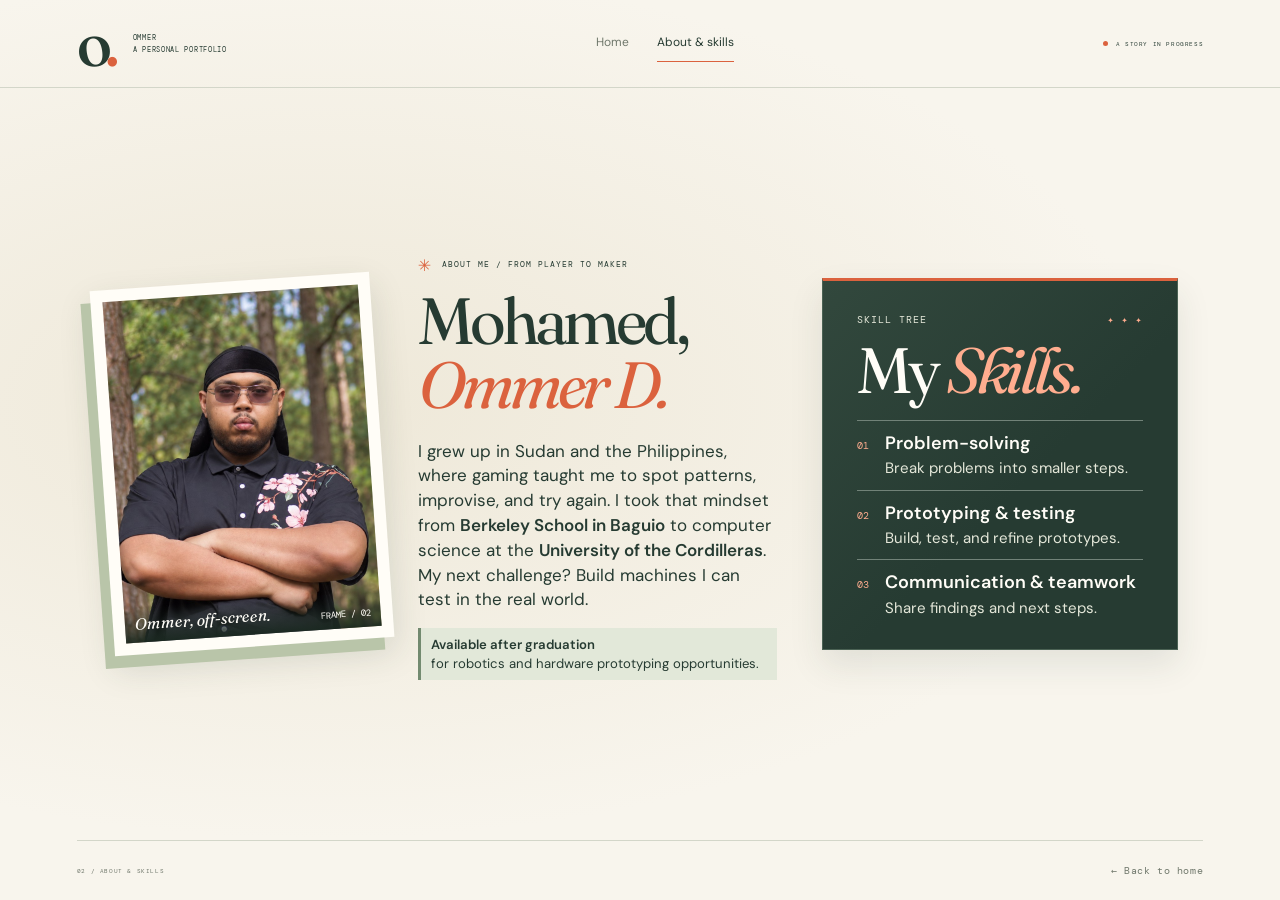
==== commit 888b8eeb: "Give Ommer’s About story a stronger personal voice" ====
--- a/about.html
+++ b/about.html
@@ -30,8 +30,7 @@
         <figcaption><span>Ommer, off-screen.</span><span class="photo-index" aria-hidden="true">FRAME / 02</span></figcaption>
       </figure>
       <div class="about-copy">
-        <p>I grew up playing video games in Sudan. After finishing high school at <strong>Berkeley School in Baguio</strong>, I took that curiosity to the <strong>University of the Cordilleras</strong>, where I study computer science.</p>
-        <p>Now I want to build machines and test how they move, respond, and feel to use.</p>
+        <p>I grew up in Sudan and the Philippines, where gaming taught me to spot patterns, improvise, and try again. I took that mindset from <strong>Berkeley School in Baguio</strong> to computer science at the <strong>University of the Cordilleras</strong>. My next challenge? Build machines I can test in the real world.</p>
         <p class="about-availability"><strong>Available after graduation</strong> for robotics and hardware prototyping opportunities.</p>
       </div>
     </section>
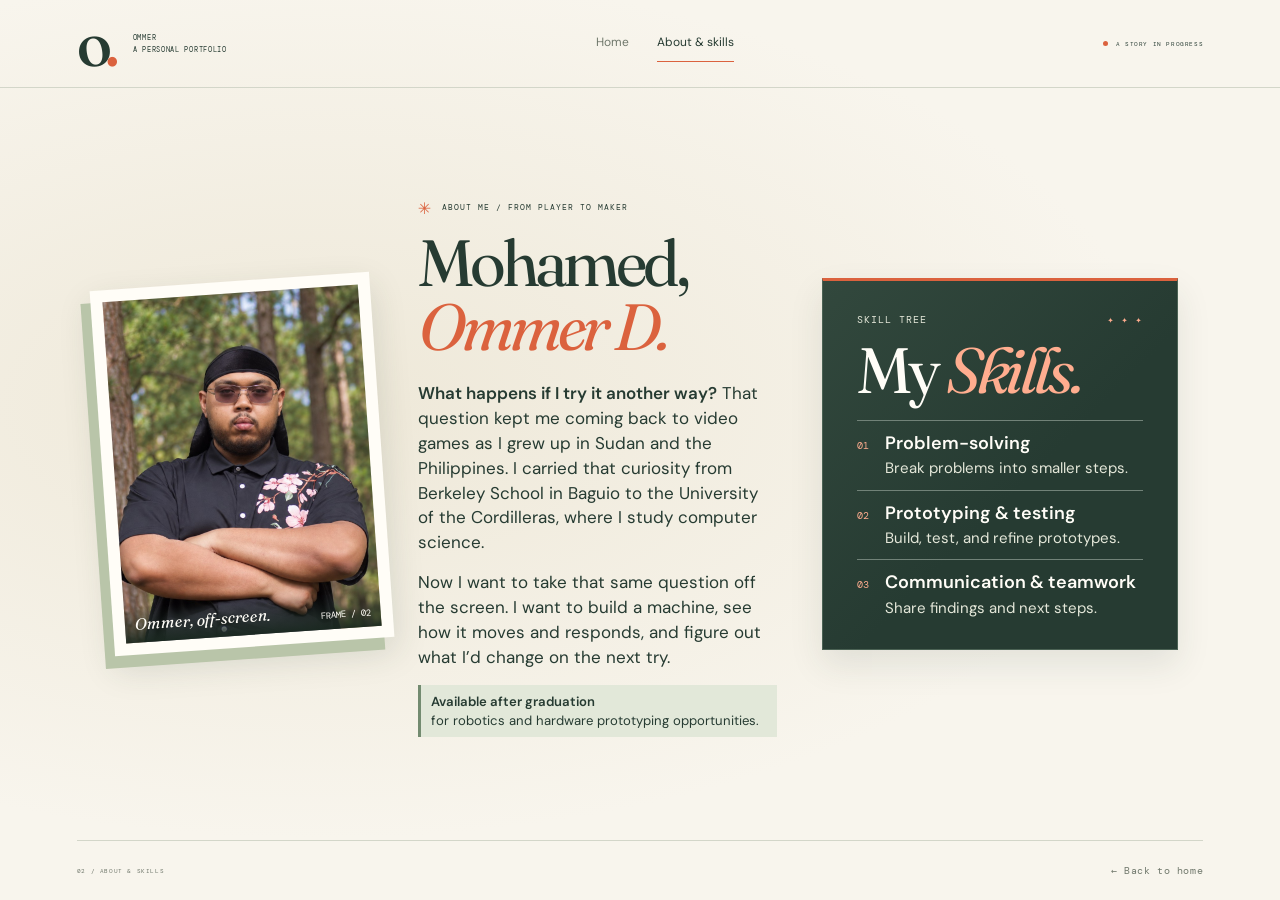
==== commit abbd733d: "Use the approved About biography and fit it on compact screens" ====
--- a/about.html
+++ b/about.html
@@ -30,7 +30,8 @@
         <figcaption><span>Ommer, off-screen.</span><span class="photo-index" aria-hidden="true">FRAME / 02</span></figcaption>
       </figure>
       <div class="about-copy">
-        <p>I grew up in Sudan and the Philippines, where gaming taught me to spot patterns, improvise, and try again. I took that mindset from <strong>Berkeley School in Baguio</strong> to computer science at the <strong>University of the Cordilleras</strong>. My next challenge? Build machines I can test in the real world.</p>
+        <p><strong>What happens if I try it another way?</strong> That question kept me coming back to video games as I grew up in Sudan and the Philippines. I carried that curiosity from Berkeley School in Baguio to the University of the Cordilleras, where I study computer science.</p>
+        <p>Now I want to take that same question off the screen. I want to build a machine, see how it moves and responds, and figure out what I’d change on the next try.</p>
         <p class="about-availability"><strong>Available after graduation</strong> for robotics and hardware prototyping opportunities.</p>
       </div>
     </section>
--- a/styles.css
+++ b/styles.css
@@ -110,7 +110,7 @@
   grid-template-columns: minmax(0, 1.9fr) minmax(0, 1fr);
   align-items: center;
   gap: clamp(20px, 3.5vw, 52px);
-  padding: clamp(12px, 4dvh, 42px) 8%;
+  padding: clamp(12px, 3.5dvh, 42px) 8%;
 }
 .about-story {
   display: grid;
@@ -296,7 +296,7 @@
 }
 
 /* Keep the full biography readable on compact screens. */
-@media (max-width: 360px) and (orientation: portrait), (max-height: 420px) and (orientation: landscape) {
+@media (max-width: 650px) and (max-height: 700px) and (orientation: portrait), (max-height: 420px) and (orientation: landscape) {
   .about-screen { gap: 9px; padding-block: 4px; }
   .about-story { grid-template-columns: minmax(0, 1fr) 64px; row-gap: 5px; }
   .about-story h1 { font-size: 25px; margin-top: 4px; }
@@ -323,3 +323,23 @@
   .about-story { row-gap: 3px; }
   .about-copy p { line-height: 1.24; }
 }
+
+@media (max-width: 360px) and (orientation: portrait), (max-height: 350px) and (orientation: landscape) {
+  .about-screen { padding-inline: 5%; }
+  .about-heading .eyebrow { display: none; }
+  .about-story h1 { margin-top: 0; }
+  .about-copy p { font-size: 12px; line-height: 1.25; }
+}
+
+@media (max-height: 420px) and (orientation: landscape) {
+  .about-screen { padding-block: 2px; }
+}
+
+@media (max-height: 350px) and (orientation: landscape) {
+  .about-screen { grid-template-columns: minmax(0, 1.58fr) minmax(0, 1fr); }
+  .about-page .site-header { height: 40px; }
+  .about-page .screen-footer { min-height: 29px; }
+  .about-story { grid-template-columns: minmax(0, 1fr) 52px; }
+  .about-copy .about-availability { font-size: 12px; }
+  .skills-panel { padding-inline: 10px; }
+}
